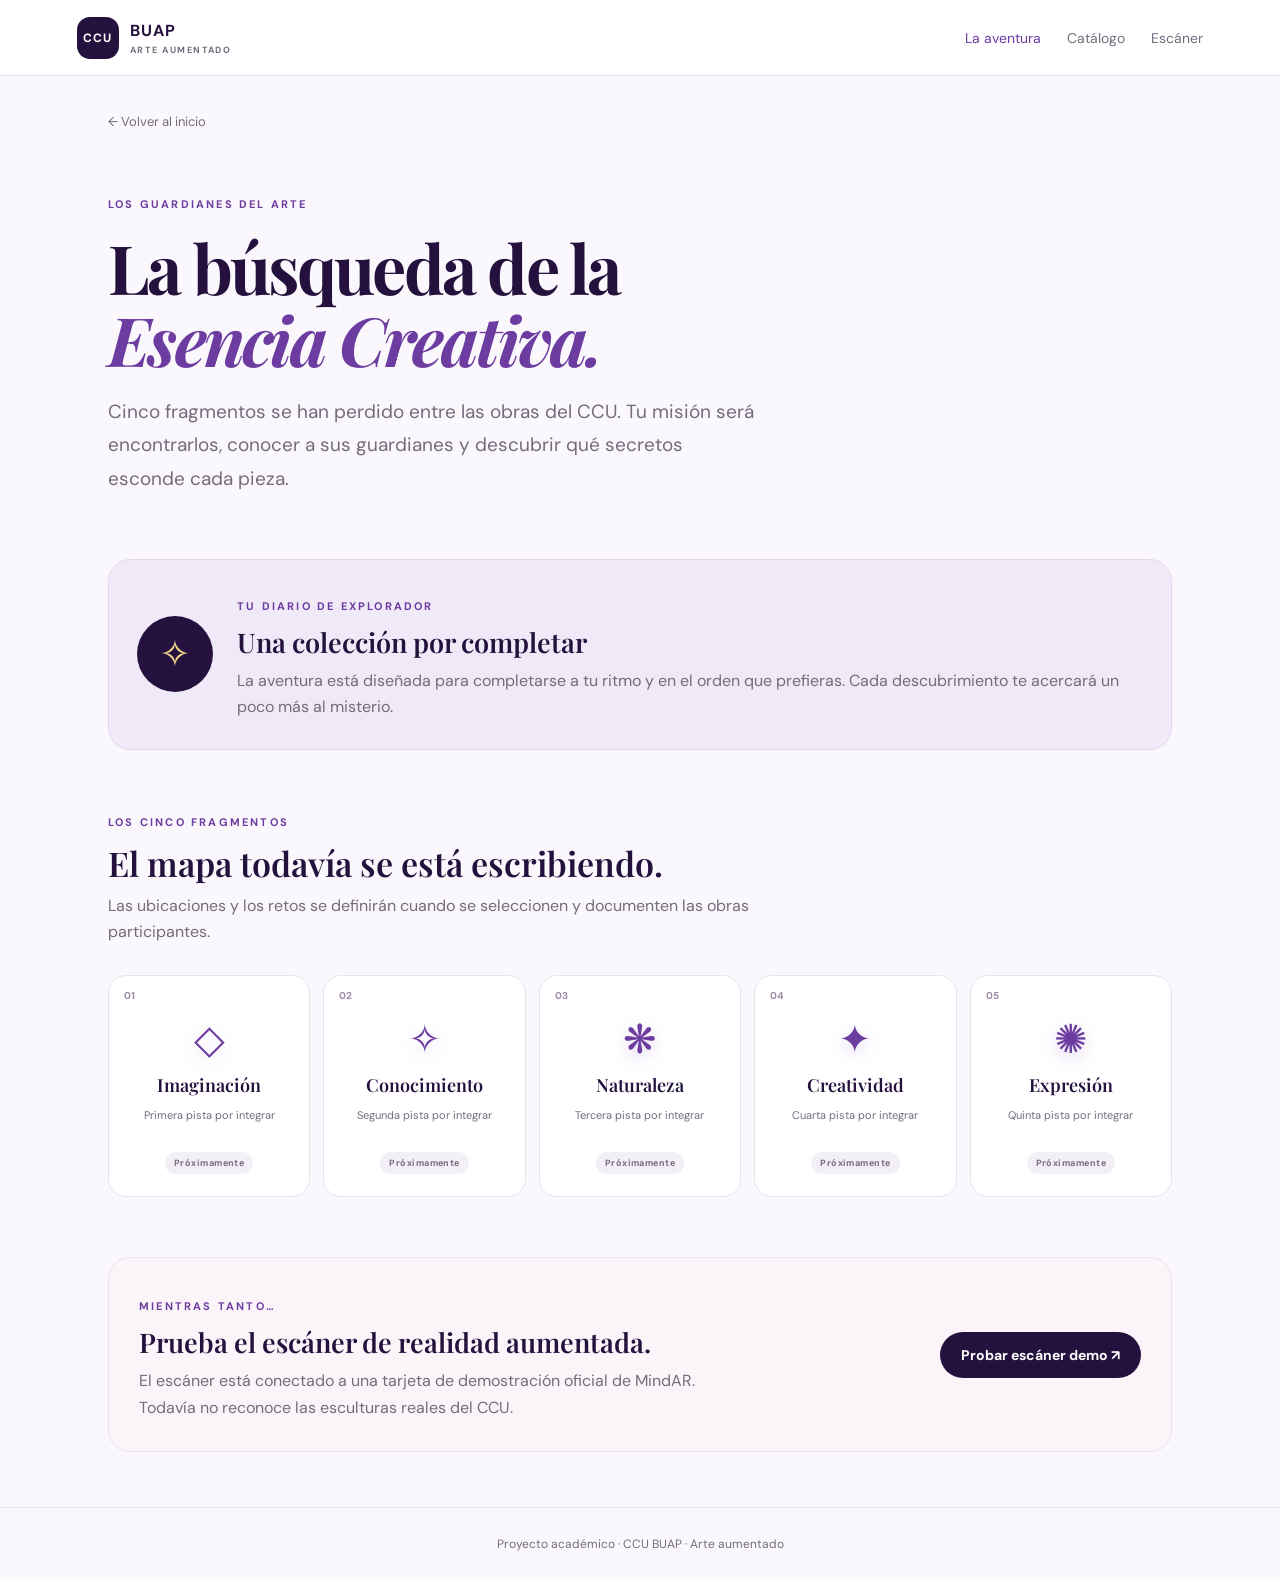
==== aventura.html @ 76cbd5c0 "Add files via upload" ====
<!doctype html>
<html lang="es">
<head>
  <meta charset="utf-8">
  <meta name="viewport" content="width=device-width, initial-scale=1">
  <meta name="theme-color" content="#24113d">
  <title>La aventura | Los guardianes del arte</title>
  <link rel="stylesheet" href="css/estilos.css">
  <link rel="stylesheet" href="css/aventura.css">
</head>
<body>
  <header class="site-header">
    <a class="brand" href="index.html"><span class="brand-mark">CCU</span><span>BUAP <small>ARTE AUMENTADO</small></span></a>
    <nav aria-label="Navegación principal"><a href="aventura.html" aria-current="page">La aventura</a><a href="catalogo.html">Catálogo</a><a href="escaner.html">Escáner</a></nav>
  </header>
  <main class="adventure-main">
    <a class="back-text" href="index.html">← Volver al inicio</a>
    <section class="adventure-heading">
      <p class="eyebrow">LOS GUARDIANES DEL ARTE</p>
      <h1>La búsqueda de la<br><em>Esencia Creativa.</em></h1>
      <p class="lead">Cinco fragmentos se han perdido entre las obras del CCU. Tu misión será encontrarlos, conocer a sus guardianes y descubrir qué secretos esconde cada pieza.</p>
    </section>
    <section class="mission-intro">
      <div class="mission-emblem">✧</div>
      <div><p class="eyebrow">TU DIARIO DE EXPLORADOR</p><h2>Una colección por completar</h2><p>La aventura está diseñada para completarse a tu ritmo y en el orden que prefieras. Cada descubrimiento te acercará un poco más al misterio.</p></div>
    </section>
    <section class="fragment-section">
      <div class="section-heading">
        <p class="eyebrow">LOS CINCO FRAGMENTOS</p>
        <h2>El mapa todavía se está escribiendo.</h2>
        <p>Las ubicaciones y los retos se definirán cuando se seleccionen y documenten las obras participantes.</p>
      </div>
      <div class="fragment-grid">
        <article class="fragment-card"><span class="fragment-number">01</span><div class="fragment-gem">◇</div><h3>Imaginación</h3><p>Primera pista por integrar</p><span class="status-label">Próximamente</span></article>
        <article class="fragment-card"><span class="fragment-number">02</span><div class="fragment-gem">✧</div><h3>Conocimiento</h3><p>Segunda pista por integrar</p><span class="status-label">Próximamente</span></article>
        <article class="fragment-card"><span class="fragment-number">03</span><div class="fragment-gem">❋</div><h3>Naturaleza</h3><p>Tercera pista por integrar</p><span class="status-label">Próximamente</span></article>
        <article class="fragment-card"><span class="fragment-number">04</span><div class="fragment-gem">✦</div><h3>Creatividad</h3><p>Cuarta pista por integrar</p><span class="status-label">Próximamente</span></article>
        <article class="fragment-card"><span class="fragment-number">05</span><div class="fragment-gem">✺</div><h3>Expresión</h3><p>Quinta pista por integrar</p><span class="status-label">Próximamente</span></article>
      </div>
    </section>
    <section class="prototype-panel">
      <div><p class="eyebrow">MIENTRAS TANTO…</p><h2>Prueba el escáner de realidad aumentada.</h2><p>El escáner está conectado a una tarjeta de demostración oficial de MindAR. Todavía no reconoce las esculturas reales del CCU.</p></div>
      <a class="button primary" href="escaner.html">Probar escáner demo ↗</a>
    </section>
  </main>
  <footer>Proyecto académico · CCU BUAP · Arte aumentado</footer>
</body>
</html>
---- css/estilos.css ----
@import url('https://fonts.googleapis.com/css2?family=DM+Sans:wght@400;500;600;700&family=Playfair+Display:ital,wght@0,600;0,700;1,600;1,700&display=swap');
:root{--ink:#24113d;--purple:#6d3ca0;--pink:#e8a4cb;--paper:#faf8fc;--muted:#746b7d;--line:#e9e1ef}
*{box-sizing:border-box}html{scroll-behavior:smooth}body{margin:0;background:var(--paper);color:var(--ink);font-family:'DM Sans',sans-serif}
a{color:inherit;text-decoration:none}.site-header{height:76px;padding:0 clamp(20px,6vw,84px);display:flex;align-items:center;justify-content:space-between;border-bottom:1px solid var(--line);background:#fff}
.brand{display:flex;align-items:center;gap:11px;font-weight:700;letter-spacing:.06em}.brand small{display:block;font-size:9px;letter-spacing:.18em;color:var(--muted);margin-top:3px}.brand-mark{display:grid;place-items:center;width:42px;height:42px;background:var(--ink);color:#fff;border-radius:13px;font-size:12px}
nav{display:flex;gap:26px;font-size:14px;color:var(--muted)}nav a:hover,nav a[aria-current=page]{color:var(--purple)}
main{max-width:1120px;margin:auto;padding:0 28px}.hero{padding:clamp(70px,12vw,145px) 0 90px;max-width:820px}.eyebrow{font-size:11px;font-weight:700;letter-spacing:.2em;color:var(--purple)}h1{font-family:'Playfair Display',serif;font-size:clamp(42px,7vw,76px);line-height:1.06;letter-spacing:-.04em;margin:20px 0}.hero h1 em{color:var(--purple)}.lead{font-size:clamp(16px,2vw,19px);line-height:1.75;color:var(--muted);max-width:650px}.actions{display:flex;gap:12px;flex-wrap:wrap;margin-top:32px}.button{display:inline-flex;align-items:center;justify-content:center;gap:9px;padding:14px 21px;border-radius:999px;font-weight:700;font-size:14px}.primary{background:var(--ink);color:#fff}.secondary{border:1px solid #d9cde3;background:#fff}.intro-grid{display:grid;grid-template-columns:repeat(3,1fr);gap:16px;margin-bottom:54px}.info-card{background:#fff;border:1px solid var(--line);border-radius:18px;padding:25px}.number{font-size:12px;color:var(--purple);font-weight:700}.info-card h2{font-family:'Playfair Display',serif;font-size:24px;margin:15px 0 8px}.info-card p,.notice{color:var(--muted);line-height:1.65;font-size:14px}.notice{padding:16px 18px;border-left:3px solid var(--pink);background:#fff;margin:28px 0 50px}.catalog-main{padding-top:70px;padding-bottom:40px}.catalog-main h1{font-size:clamp(38px,6vw,60px)}.works-grid{display:grid;grid-template-columns:repeat(3,1fr);gap:18px;margin:36px 0}.work-card{background:#fff;border:1px solid var(--line);border-radius:18px;padding:22px}.work-placeholder{height:145px;border-radius:12px;background:linear-gradient(135deg,#eee5f5,#f7dce9);display:grid;place-items:center;color:#76568d;font-size:34px}.work-card h2{font-family:'Playfair Display',serif;font-size:23px;margin:17px 0 5px}.work-card p{color:var(--muted);font-size:14px;line-height:1.55}.work-tag{display:inline-block;font-size:10px;letter-spacing:.12em;text-transform:uppercase;color:var(--purple);font-weight:700}footer{padding:28px;text-align:center;color:var(--muted);font-size:12px;border-top:1px solid var(--line)}
@media(max-width:700px){.site-header{height:66px;padding:0 17px}nav{gap:14px;font-size:12px}.intro-grid,.works-grid{grid-template-columns:1fr}.hero{padding-top:75px}.info-card{padding:20px}}

/* Identidad visual: Los guardianes del arte */
.home-page{background:#fbf9fc}.fantasy-hero{position:relative;display:grid;grid-template-columns:1.05fr .95fr;align-items:center;gap:35px;min-height:590px;padding:65px 0 70px}.hero-copy{position:relative;z-index:2}.eyebrow-star{color:#c79b48;font-size:16px;margin-right:6px}.fantasy-hero h1{font-size:clamp(54px,8vw,88px);margin:20px 0 18px}.fantasy-hero h1 em{color:var(--purple)}.hero-tagline{font:600 clamp(19px,2.5vw,25px) 'Playfair Display',serif;line-height:1.45;margin:0 0 14px;color:#4d3563}.hero-tagline strong{color:#8a5aa9}.fantasy-hero .lead{font-size:16px;max-width:530px}.hero-note{font-size:10px;letter-spacing:.1em;color:#8a7d91;margin-top:28px}.hero-note span{color:#bd9144;margin-right:7px}.hero-art{position:relative;min-height:420px;display:grid;place-items:center;overflow:hidden}.orbit{position:absolute;width:330px;height:330px;border:1px solid #d9c9e6;border-radius:50%;transform:rotate(-25deg) scaleY(.42)}.orbit-two{width:390px;height:390px;transform:rotate(48deg) scaleY(.38);border-color:#e6d7bd}.crystal{position:relative;width:145px;height:205px;clip-path:polygon(50% 0,91% 24%,100% 70%,50% 100%,0 70%,9% 24%);background:linear-gradient(135deg,#d9c7ed 0%,#8059ad 35%,#4e3275 70%,#d7b4df 100%);filter:drop-shadow(0 20px 35px #57347b44);transform:rotate(8deg)}.crystal:before{content:"";position:absolute;inset:0;clip-path:polygon(50% 0,50% 100%,9% 24%);background:#f0e5fa66}.crystal-inner{position:absolute;inset:22% 28%;border:1px solid #f7e8b5aa;transform:rotate(45deg);box-shadow:0 0 28px #f8e3a9}.spark{position:absolute;color:#c49a4f}.spark-a{top:17%;left:24%;font-size:25px}.spark-b{top:27%;right:18%;font-size:32px;color:#9b79c9}.spark-c{bottom:20%;left:22%;font-size:30px;color:#9b79c9}.spark-d{bottom:24%;right:24%;font-size:55px}.hero-art-caption{position:absolute;bottom:22px;display:flex;gap:13px;align-items:center;color:#8c7d98;font-size:9px;letter-spacing:.13em}.hero-art-caption span{color:#b18b4d}.story-strip{display:flex;gap:25px;align-items:center;padding:28px 34px;margin:5px 0 75px;background:#f0eaf6;border:1px solid #e6dced;border-radius:22px}.story-symbol{flex:0 0 64px;height:64px;border-radius:50%;display:grid;place-items:center;background:#fff;color:#a27ac1;font-size:32px}.story-strip h2,.section-heading h2,.bottom-cta h2{font:600 clamp(25px,3vw,34px) 'Playfair Display',serif;margin:7px 0}.story-strip p:not(.eyebrow),.section-heading>p:last-child{color:var(--muted);line-height:1.65;margin:0;max-width:720px}.steps-section{padding-bottom:58px}.section-heading{max-width:700px}.intro-grid{margin:30px 0 0}.info-card{position:relative;overflow:hidden}.step-icon{display:grid;place-items:center;width:46px;height:46px;border-radius:14px;background:#f2ebf7;color:#8659a8;font-size:24px;margin-bottom:22px}.info-card h3{font:600 23px 'Playfair Display',serif;margin:12px 0 8px}.info-card .number{font-size:10px;letter-spacing:.12em}.bottom-cta{display:flex;align-items:center;justify-content:space-between;gap:20px;padding:34px 38px;margin:15px 0 28px;border-radius:22px;background:linear-gradient(120deg,#291740,#553879);color:#fff}.bottom-cta .eyebrow{color:#d9c1eb}.bottom-cta h2{margin-bottom:0}.light-button{background:#fff;color:#38204f;white-space:nowrap}.home-page .notice{margin-top:28px}@media(max-width:760px){.fantasy-hero{grid-template-columns:1fr;gap:0;padding:55px 0 35px}.hero-art{min-height:300px;grid-row:1}.crystal{transform:scale(.78) rotate(8deg)}.orbit{transform:rotate(-25deg) scaleY(.42) scale(.8)}.orbit-two{transform:rotate(48deg) scaleY(.38) scale(.8)}.story-strip{align-items:flex-start;padding:22px;margin-bottom:55px}.intro-grid{grid-template-columns:1fr}.bottom-cta{align-items:flex-start;flex-direction:column;padding:28px}.fantasy-hero h1{font-size:58px}}@media(max-width:420px){.site-header nav{gap:10px;font-size:11px}.brand{gap:7px;font-size:12px}.brand-mark{width:37px;height:37px}.hero-art{min-height:265px}.story-symbol{flex-basis:48px;height:48px;font-size:25px}}
---- css/aventura.css ----
.adventure-main{padding-top:34px;padding-bottom:55px}.back-text{font-size:13px;color:var(--muted)}.adventure-heading{max-width:760px;padding:55px 0 45px}.adventure-heading h1{font-size:clamp(42px,7vw,68px)}.adventure-heading h1 em{color:var(--purple)}.mission-intro{display:flex;align-items:center;gap:24px;padding:28px;background:#f0e9f7;border:1px solid #e4d8ef;border-radius:22px;margin:0 0 65px}.mission-intro h2,.prototype-panel h2{font:600 27px 'Playfair Display',serif;margin:5px 0 8px}.mission-intro p:not(.eyebrow),.prototype-panel p:not(.eyebrow){color:var(--muted);line-height:1.65;margin:0}.mission-emblem{flex:0 0 76px;width:76px;height:76px;border-radius:50%;display:grid;place-items:center;background:var(--ink);color:#f3d78c;font-size:38px}.fragment-section{padding-bottom:60px}.fragment-grid{display:grid;grid-template-columns:repeat(5,1fr);gap:13px;margin-top:30px}.fragment-card{position:relative;min-height:205px;text-align:center;padding:22px 12px;background:#fff;border:1px solid var(--line);border-radius:18px}.fragment-number{position:absolute;top:13px;left:15px;font-size:10px;color:#9a8aa5;font-weight:700}.fragment-gem{font-size:40px;color:var(--purple);margin:15px 0 8px;text-shadow:0 5px 18px #9b79c955}.fragment-card h3{font:600 18px 'Playfair Display',serif;margin:0 0 7px}.fragment-card p{font-size:11px;line-height:1.4;color:var(--muted);min-height:31px}.status-label{display:inline-block;padding:5px 9px;border-radius:20px;background:#f3eff6;color:#786a83;font-size:9px;font-weight:700;letter-spacing:.05em}.prototype-panel{display:flex;align-items:center;justify-content:space-between;gap:24px;padding:30px;background:#fbf5fa;border:1px solid #efdfeb;border-radius:22px}.prototype-panel>div{max-width:590px}.prototype-panel .button{flex-shrink:0}@media(max-width:800px){.fragment-grid{grid-template-columns:repeat(2,1fr)}.fragment-card:last-child{grid-column:1/-1}.prototype-panel{align-items:flex-start;flex-direction:column}}@media(max-width:480px){.mission-intro{align-items:flex-start;padding:20px;gap:15px}.mission-emblem{flex-basis:54px;width:54px;height:54px;font-size:28px}.fragment-grid{gap:9px}.fragment-card{min-height:190px;padding:18px 8px}.adventure-heading{padding:42px 0 35px}}
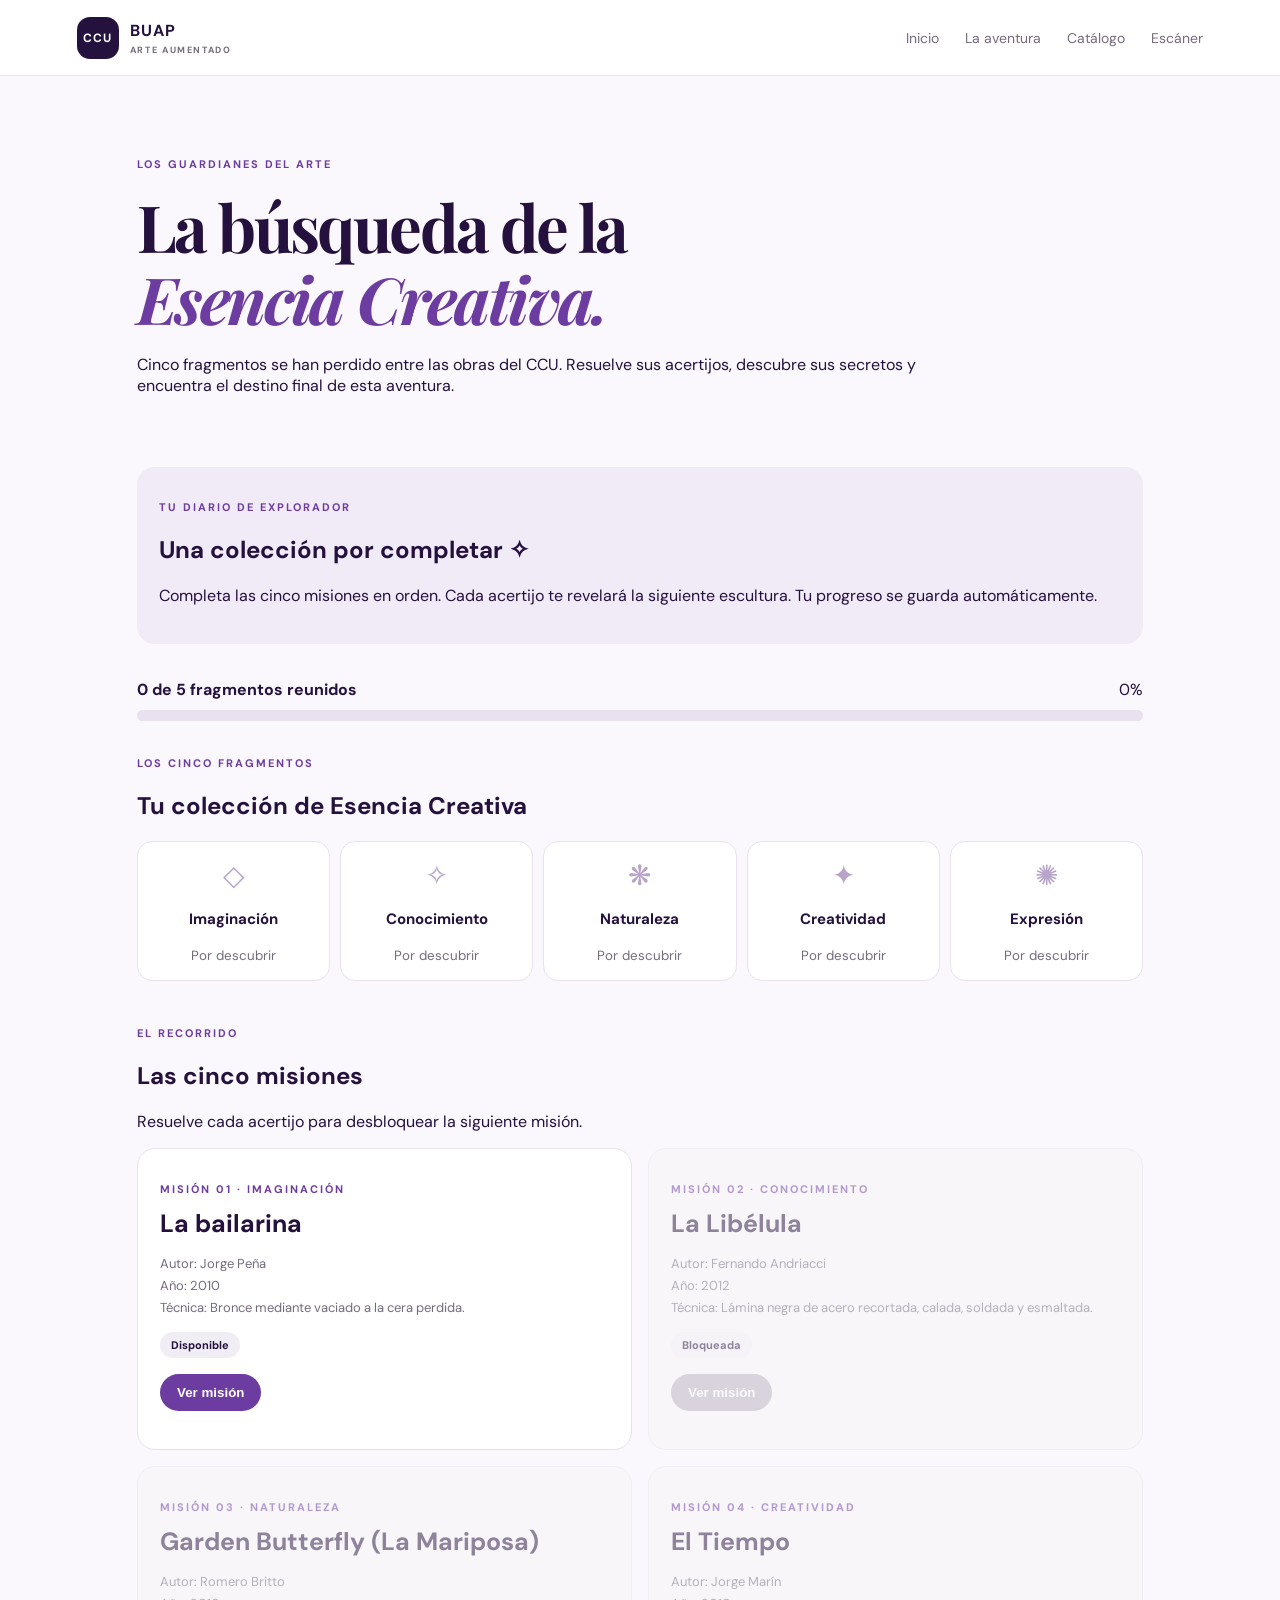
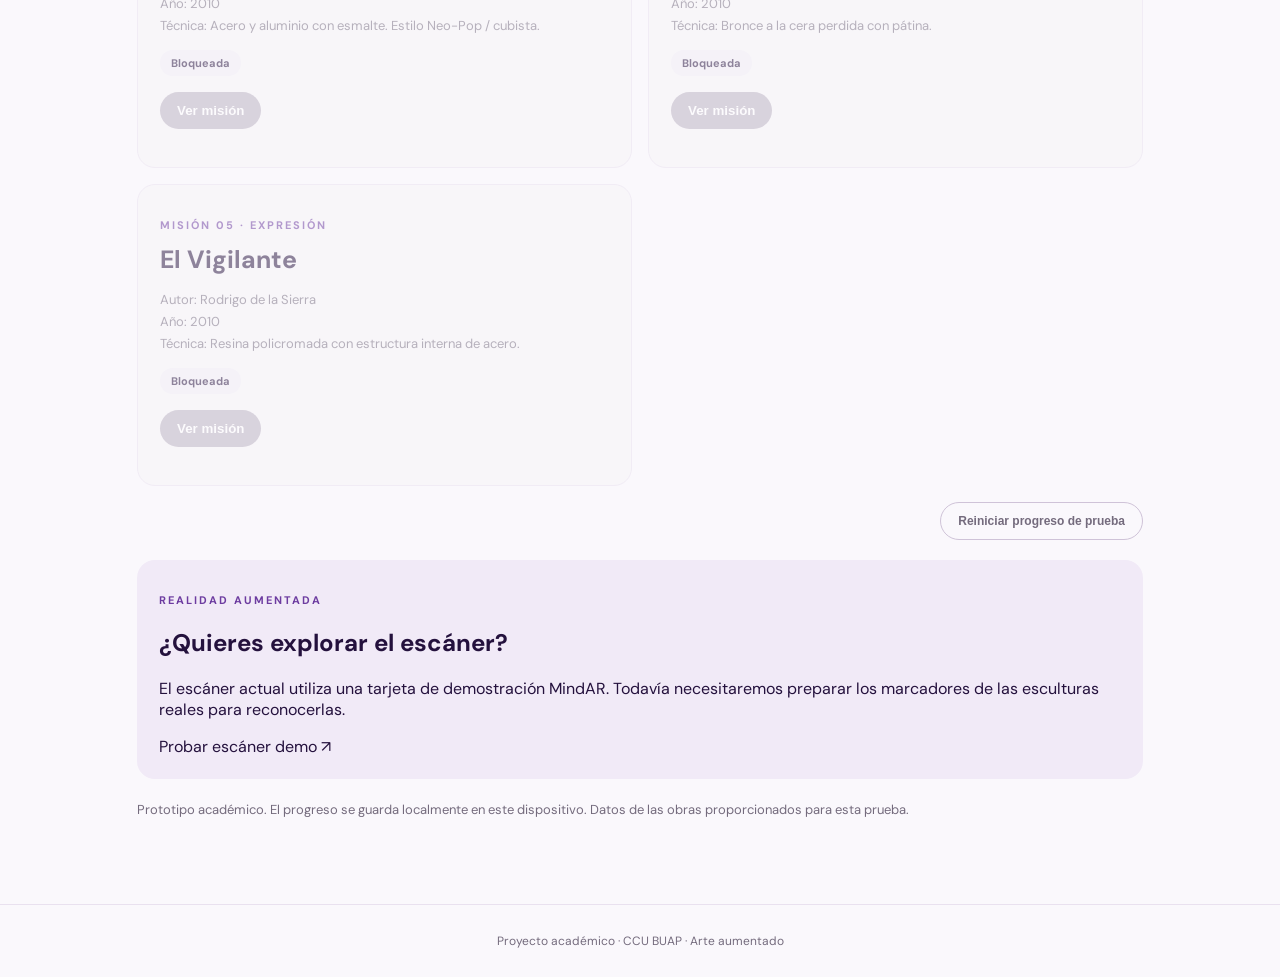
==== commit 90bf1aec: "Refactor aventura.html structure and styles agregamos los acertijos, obras y fichas técnicas" ====
--- a/aventura.html
+++ b/aventura.html
@@ -1,48 +1,722 @@
-<!doctype html>
+
+<!DOCTYPE html>
 <html lang="es">
 <head>
-  <meta charset="utf-8">
-  <meta name="viewport" content="width=device-width, initial-scale=1">
-  <meta name="theme-color" content="#24113d">
-  <title>La aventura | Los guardianes del arte</title>
-  <link rel="stylesheet" href="css/estilos.css">
-  <link rel="stylesheet" href="css/aventura.css">
+<meta charset="UTF-8">
+<meta name="viewport" content="width=device-width, initial-scale=1">
+<title>Los guardianes del arte | CCU BUAP</title>
+<link rel="stylesheet" href="css/estilos.css">
+
+<style>
+.adventure {
+  max-width: 1050px;
+  margin: auto;
+  padding: 35px 22px 70px;
+}
+
+.hero { padding: 35px 0; }
+
+.hero h1 {
+  font-size: clamp(38px, 7vw, 65px);
+  line-height: 1.1;
+}
+
+.hero h1 em { color: #6d3ca0; }
+
+.eyebrow {
+  color: #6d3ca0;
+  font-size: 11px;
+  font-weight: bold;
+  letter-spacing: 2px;
+}
+
+.intro {
+  background: #f1eaf7;
+  border-radius: 18px;
+  padding: 22px;
+  margin: 20px 0;
+}
+
+.progress { margin: 35px 0; }
+
+.progress-bar {
+  height: 11px;
+  background: #e9e1ef;
+  border-radius: 20px;
+  overflow: hidden;
+}
+
+.progress-fill {
+  width: 0%;
+  height: 100%;
+  background: linear-gradient(90deg,#6d3ca0,#d5a34e);
+  transition: width .3s;
+}
+
+.progress-info {
+  display: flex;
+  justify-content: space-between;
+  margin-bottom: 10px;
+}
+
+.fragments {
+  display: grid;
+  grid-template-columns: repeat(5,1fr);
+  gap: 10px;
+  margin: 20px 0 45px;
+}
+
+.fragment {
+  text-align: center;
+  background: white;
+  border: 1px solid #e9e1ef;
+  border-radius: 15px;
+  padding: 15px 8px;
+}
+
+.fragment .gem {
+  font-size: 28px;
+  color: #b7a4c8;
+}
+
+.fragment h3 { font-size: 15px; }
+
+.fragment small {
+  color: #746b7d;
+}
+
+.fragment.collected {
+  border-color: #d5a34e;
+  background: #fffcf3;
+}
+
+.fragment.collected .gem { color: #d5a34e; }
+
+.missions {
+  display: grid;
+  grid-template-columns: repeat(2,minmax(0,1fr));
+  gap: 16px;
+}
+
+.mission {
+  background: white;
+  border: 1px solid #e9e1ef;
+  border-radius: 18px;
+  padding: 22px;
+}
+
+.mission.locked {
+  opacity: .5;
+  background: #f7f5f8;
+}
+
+.mission.completed {
+  border-color: #a9d5b5;
+}
+
+.mission h3 {
+  font-size: 25px;
+  margin: 10px 0;
+}
+
+.meta {
+  font-size: 13px;
+  color: #746b7d;
+  line-height: 1.7;
+}
+
+.status {
+  display: inline-block;
+  padding: 6px 11px;
+  border-radius: 20px;
+  background: #f1edf5;
+  font-size: 11px;
+  font-weight: bold;
+}
+
+.detail {
+  display: none;
+  border-top: 1px solid #e9e1ef;
+  margin-top: 18px;
+  padding-top: 18px;
+}
+
+.detail.open { display: block; }
+
+.riddle {
+  padding: 17px;
+  background: #fbf7ee;
+  border-left: 4px solid #d5a34e;
+  border-radius: 0 12px 12px 0;
+  line-height: 1.8;
+  font-family: Georgia,serif;
+}
+
+.hint {
+  color: #746b7d;
+  font-size: 13px;
+}
+
+.answer {
+  display: flex;
+  gap: 8px;
+  flex-wrap: wrap;
+}
+
+.answer input {
+  flex: 1;
+  min-width: 150px;
+  padding: 12px;
+  border: 1px solid #d9cfdf;
+  border-radius: 25px;
+}
+
+button {
+  cursor: pointer;
+  border: none;
+  border-radius: 25px;
+  padding: 11px 17px;
+  background: #6d3ca0;
+  color: white;
+  font-weight: bold;
+}
+
+button:disabled {
+  background: #b8afbf;
+  cursor: not-allowed;
+}
+
+.feedback {
+  min-height: 22px;
+  font-size: 13px;
+  font-weight: bold;
+}
+
+.success { color: #287342; }
+.error { color: #a33d55; }
+
+.final {
+  display: none;
+  background: linear-gradient(135deg,#2b1742,#513078);
+  color: white;
+  padding: 30px;
+  border-radius: 22px;
+  margin: 35px 0;
+}
+
+.final.show { display: block; }
+
+.final h2 { font-size: 35px; }
+
+.final p { line-height: 1.7; }
+
+.final strong { color: #f4d78c; }
+
+.reset {
+  background: transparent;
+  color: #746b7d;
+  border: 1px solid #cfc3d8;
+  font-size: 12px;
+}
+
+@media(max-width:700px) {
+  .missions { grid-template-columns: 1fr; }
+  .fragments { grid-template-columns: repeat(2,1fr); }
+  .answer { flex-direction: column; }
+}
+</style>
 </head>
+
 <body>
-  <header class="site-header">
-    <a class="brand" href="index.html"><span class="brand-mark">CCU</span><span>BUAP <small>ARTE AUMENTADO</small></span></a>
-    <nav aria-label="Navegación principal"><a href="aventura.html" aria-current="page">La aventura</a><a href="catalogo.html">Catálogo</a><a href="escaner.html">Escáner</a></nav>
-  </header>
-  <main class="adventure-main">
-    <a class="back-text" href="index.html">← Volver al inicio</a>
-    <section class="adventure-heading">
-      <p class="eyebrow">LOS GUARDIANES DEL ARTE</p>
-      <h1>La búsqueda de la<br><em>Esencia Creativa.</em></h1>
-      <p class="lead">Cinco fragmentos se han perdido entre las obras del CCU. Tu misión será encontrarlos, conocer a sus guardianes y descubrir qué secretos esconde cada pieza.</p>
-    </section>
-    <section class="mission-intro">
-      <div class="mission-emblem">✧</div>
-      <div><p class="eyebrow">TU DIARIO DE EXPLORADOR</p><h2>Una colección por completar</h2><p>La aventura está diseñada para completarse a tu ritmo y en el orden que prefieras. Cada descubrimiento te acercará un poco más al misterio.</p></div>
-    </section>
-    <section class="fragment-section">
-      <div class="section-heading">
-        <p class="eyebrow">LOS CINCO FRAGMENTOS</p>
-        <h2>El mapa todavía se está escribiendo.</h2>
-        <p>Las ubicaciones y los retos se definirán cuando se seleccionen y documenten las obras participantes.</p>
+
+<header class="site-header">
+  <a class="brand" href="index.html">
+    <span class="brand-mark">CCU</span>
+    <span>BUAP <small>ARTE AUMENTADO</small></span>
+  </a>
+
+  <nav>
+    <a href="index.html">Inicio</a>
+    <a href="aventura.html">La aventura</a>
+    <a href="catalogo.html">Catálogo</a>
+    <a href="escaner.html">Escáner</a>
+  </nav>
+</header>
+
+<main class="adventure">
+
+<section class="hero">
+  <p class="eyebrow">LOS GUARDIANES DEL ARTE</p>
+  <h1>La búsqueda de la<br><em>Esencia Creativa.</em></h1>
+  <p>
+    Cinco fragmentos se han perdido entre las obras del CCU.
+    Resuelve sus acertijos, descubre sus secretos y encuentra
+    el destino final de esta aventura.
+  </p>
+</section>
+
+<section class="intro">
+  <p class="eyebrow">TU DIARIO DE EXPLORADOR</p>
+  <h2>Una colección por completar ✧</h2>
+  <p>
+    Completa las cinco misiones en orden.
+    Cada acertijo te revelará la siguiente escultura.
+    Tu progreso se guarda automáticamente.
+  </p>
+</section>
+
+<section class="progress">
+  <div class="progress-info">
+    <strong id="progressText">0 de 5 fragmentos reunidos</strong>
+    <span id="percentage">0%</span>
+  </div>
+  <div class="progress-bar">
+    <div class="progress-fill" id="progressFill"></div>
+  </div>
+</section>
+
+<section>
+  <p class="eyebrow">LOS CINCO FRAGMENTOS</p>
+  <h2>Tu colección de Esencia Creativa</h2>
+
+  <div class="fragments">
+
+    <article class="fragment" data-fragment="0">
+      <div class="gem">◇</div>
+      <h3>Imaginación</h3>
+      <small>Por descubrir</small>
+    </article>
+
+    <article class="fragment" data-fragment="1">
+      <div class="gem">✧</div>
+      <h3>Conocimiento</h3>
+      <small>Por descubrir</small>
+    </article>
+
+    <article class="fragment" data-fragment="2">
+      <div class="gem">❋</div>
+      <h3>Naturaleza</h3>
+      <small>Por descubrir</small>
+    </article>
+
+    <article class="fragment" data-fragment="3">
+      <div class="gem">✦</div>
+      <h3>Creatividad</h3>
+      <small>Por descubrir</small>
+    </article>
+
+    <article class="fragment" data-fragment="4">
+      <div class="gem">✺</div>
+      <h3>Expresión</h3>
+      <small>Por descubrir</small>
+    </article>
+
+  </div>
+</section>
+
+<section>
+  <p class="eyebrow">EL RECORRIDO</p>
+  <h2>Las cinco misiones</h2>
+  <p>Resuelve cada acertijo para desbloquear la siguiente misión.</p>
+
+  <div class="missions">
+
+    <!-- MISIÓN 1 -->
+    <article class="mission" data-mission="0">
+      <p class="eyebrow">MISIÓN 01 · IMAGINACIÓN</p>
+      <h3>La bailarina</h3>
+      <p class="meta">
+        Autor: Jorge Peña<br>
+        Año: 2010<br>
+        Técnica: Bronce mediante vaciado a la cera perdida.
+      </p>
+      <span class="status">Disponible</span>
+      <p><button class="open">Ver misión</button></p>
+
+      <div class="detail">
+        <p class="eyebrow">EL ACERTIJO</p>
+        <blockquote class="riddle">
+          Soy un insecto gigante pintado de fuego,<br>
+          tengo cuatro alas de hierro que nunca echan vuelo.<br>
+          ¿Quién soy?
+        </blockquote>
+        <p class="hint">Pista: es un insecto con alas.</p>
+        <form class="answer">
+          <input placeholder="Nombre de la obra" autocomplete="off">
+          <button>Comprobar</button>
+        </form>
+        <p class="feedback" aria-live="polite"></p>
       </div>
-      <div class="fragment-grid">
-        <article class="fragment-card"><span class="fragment-number">01</span><div class="fragment-gem">◇</div><h3>Imaginación</h3><p>Primera pista por integrar</p><span class="status-label">Próximamente</span></article>
-        <article class="fragment-card"><span class="fragment-number">02</span><div class="fragment-gem">✧</div><h3>Conocimiento</h3><p>Segunda pista por integrar</p><span class="status-label">Próximamente</span></article>
-        <article class="fragment-card"><span class="fragment-number">03</span><div class="fragment-gem">❋</div><h3>Naturaleza</h3><p>Tercera pista por integrar</p><span class="status-label">Próximamente</span></article>
-        <article class="fragment-card"><span class="fragment-number">04</span><div class="fragment-gem">✦</div><h3>Creatividad</h3><p>Cuarta pista por integrar</p><span class="status-label">Próximamente</span></article>
-        <article class="fragment-card"><span class="fragment-number">05</span><div class="fragment-gem">✺</div><h3>Expresión</h3><p>Quinta pista por integrar</p><span class="status-label">Próximamente</span></article>
+    </article>
+
+    <!-- MISIÓN 2 -->
+    <article class="mission locked" data-mission="1">
+      <p class="eyebrow">MISIÓN 02 · CONOCIMIENTO</p>
+      <h3>La Libélula</h3>
+      <p class="meta">
+        Autor: Fernando Andriacci<br>
+        Año: 2012<br>
+        Técnica: Lámina negra de acero recortada, calada,
+        soldada y esmaltada.
+      </p>
+      <span class="status">Bloqueada</span>
+      <p><button class="open" disabled>Ver misión</button></p>
+
+      <div class="detail">
+        <p class="eyebrow">EL ACERTIJO</p>
+        <blockquote class="riddle">
+          Mis alas son de metal, pero parecen vitral;<br>
+          llena de puntos y rayas, doy la bienvenida al entrar.<br>
+          ¿Quién soy?
+        </blockquote>
+        <p class="hint">Pista: es un insecto colorido asociado con Romero Britto.</p>
+        <form class="answer">
+          <input placeholder="Nombre de la obra" autocomplete="off">
+          <button>Comprobar</button>
+        </form>
+        <p class="feedback" aria-live="polite"></p>
       </div>
-    </section>
-    <section class="prototype-panel">
-      <div><p class="eyebrow">MIENTRAS TANTO…</p><h2>Prueba el escáner de realidad aumentada.</h2><p>El escáner está conectado a una tarjeta de demostración oficial de MindAR. Todavía no reconoce las esculturas reales del CCU.</p></div>
-      <a class="button primary" href="escaner.html">Probar escáner demo ↗</a>
-    </section>
-  </main>
-  <footer>Proyecto académico · CCU BUAP · Arte aumentado</footer>
+    </article>
+
+    <!-- MISIÓN 3 -->
+    <article class="mission locked" data-mission="2">
+      <p class="eyebrow">MISIÓN 03 · NATURALEZA</p>
+      <h3>Garden Butterfly (La Mariposa)</h3>
+      <p class="meta">
+        Autor: Romero Britto<br>
+        Año: 2010<br>
+        Técnica: Acero y aluminio con esmalte.
+        Estilo Neo-Pop / cubista.
+      </p>
+      <span class="status">Bloqueada</span>
+      <p><button class="open" disabled>Ver misión</button></p>
+
+      <div class="detail">
+        <p class="eyebrow">EL ACERTIJO</p>
+        <blockquote class="riddle">
+          Soy un ángel sin reloj que vive en un cubo de metal;<br>
+          todos me sienten pasar, pero nadie me puede atrapar.<br>
+          ¿Qué obra soy?
+        </blockquote>
+        <p class="hint">Pista: avanza continuamente y nadie puede detenerlo.</p>
+        <form class="answer">
+          <input placeholder="Nombre de la obra" autocomplete="off">
+          <button>Comprobar</button>
+        </form>
+        <p class="feedback" aria-live="polite"></p>
+      </div>
+    </article>
+
+    <!-- MISIÓN 4 -->
+    <article class="mission locked" data-mission="3">
+      <p class="eyebrow">MISIÓN 04 · CREATIVIDAD</p>
+      <h3>El Tiempo</h3>
+      <p class="meta">
+        Autor: Jorge Marín<br>
+        Año: 2010<br>
+        Técnica: Bronce a la cera perdida con pátina.
+      </p>
+      <span class="status">Bloqueada</span>
+      <p><button class="open" disabled>Ver misión</button></p>
+
+      <div class="detail">
+        <p class="eyebrow">EL ACERTIJO</p>
+        <blockquote class="riddle">
+          Soy un hombrecito blanco que sostiene al mundo entero;<br>
+          sin decir una palabra, hago guardia en lo alto del sendero.<br>
+          ¿Qué obra soy?
+        </blockquote>
+        <p class="hint">Pista: alguien que vigila o protege.</p>
+        <form class="answer">
+          <input placeholder="Nombre de la obra" autocomplete="off">
+          <button>Comprobar</button>
+        </form>
+        <p class="feedback" aria-live="polite"></p>
+      </div>
+    </article>
+
+    <!-- MISIÓN 5 -->
+    <article class="mission locked" data-mission="4">
+      <p class="eyebrow">MISIÓN 05 · EXPRESIÓN</p>
+      <h3>El Vigilante</h3>
+      <p class="meta">
+        Autor: Rodrigo de la Sierra<br>
+        Año: 2010<br>
+        Técnica: Resina policromada con estructura interna de acero.
+      </p>
+      <span class="status">Bloqueada</span>
+      <p><button class="open" disabled>Ver misión</button></p>
+
+      <div class="detail">
+        <p class="eyebrow">EL ACERTIJO FINAL</p>
+        <blockquote class="riddle">
+          Llevo la palabra "guerra" en mi nombre y el plumaje de un guerrero;<br>
+          mi cresta es de metal oscuro y en el andador del CCU soy el primero.<br>
+          ¿Quién soy?
+        </blockquote>
+        <p class="hint">Pista: su nombre combina una palabra en inglés relacionada con la guerra y “Giro”.</p>
+        <form class="answer">
+          <input placeholder="Nombre de la obra" autocomplete="off">
+          <button>Descubrir destino</button>
+        </form>
+        <p class="feedback" aria-live="polite"></p>
+      </div>
+    </article>
+
+  </div>
+</section>
+
+<section class="final" id="final">
+  <p class="eyebrow">EL DESTINO FINAL</p>
+  <h2>¡Has encontrado War Giro!</h2>
+  <p>
+    La última pista te ha conducido a
+    <strong>War Giro, de Carlos Luna.</strong>
+  </p>
+  <p>
+    War Giro no es una sexta misión: es el gran descubrimiento
+    que cierra tu recorrido.
+  </p>
+  <p>
+    Has reunido los cinco fragmentos y restaurado la
+    Esencia Creativa.
+  </p>
+  <h3>✧ Insignia desbloqueada: Explorador del Arte ✧</h3>
+</section>
+
+<p style="text-align:right">
+  <button class="reset" id="reset">Reiniciar progreso de prueba</button>
+</p>
+
+<section class="intro">
+  <p class="eyebrow">REALIDAD AUMENTADA</p>
+  <h2>¿Quieres explorar el escáner?</h2>
+  <p>
+    El escáner actual utiliza una tarjeta de demostración MindAR.
+    Todavía necesitaremos preparar los marcadores de las esculturas
+    reales para reconocerlas.
+  </p>
+  <a href="escaner.html">Probar escáner demo ↗</a>
+</section>
+
+<p class="meta">
+  Prototipo académico. El progreso se guarda localmente en este
+  dispositivo. Datos de las obras proporcionados para esta prueba.
+</p>
+
+</main>
+
+<footer>
+  Proyecto académico · CCU BUAP · Arte aumentado
+</footer>
+
+<script>
+(() => {
+
+  const STORAGE_KEY = "ccu-guardianes-progreso-v1";
+
+  const answers = [
+    "la libelula",
+    "garden butterfly",
+    "el tiempo",
+    "el vigilante",
+    "war giro"
+  ];
+
+  const missions = [...document.querySelectorAll("[data-mission]")];
+  const fragments = [...document.querySelectorAll("[data-fragment]")];
+
+  function normalize(text) {
+    return text.toLowerCase()
+      .normalize("NFD")
+      .replace(/[\u0300-\u036f]/g, "")
+      .replace(/[^a-z0-9 ]/g, " ")
+      .replace(/\s+/g, " ")
+      .trim();
+  }
+
+  function loadProgress() {
+    try {
+      const saved = JSON.parse(localStorage.getItem(STORAGE_KEY));
+      if (saved && Array.isArray(saved.completed)) {
+        return [...new Set(saved.completed.filter(
+          n => Number.isInteger(n) && n >= 0 && n < 5
+        ))];
+      }
+    } catch (error) {}
+    return [];
+  }
+
+  let completed = loadProgress();
+
+  function saveProgress() {
+    localStorage.setItem(
+      STORAGE_KEY,
+      JSON.stringify({ completed })
+    );
+  }
+
+  function updateInterface() {
+
+    const count = completed.length;
+    const percent = count * 20;
+
+    document.getElementById("progressText").textContent =
+      `${count} de 5 fragmentos reunidos`;
+
+    document.getElementById("percentage").textContent =
+      `${percent}%`;
+
+    document.getElementById("progressFill").style.width =
+      `${percent}%`;
+
+    missions.forEach((mission, index) => {
+
+      const unlocked =
+        index === 0 || completed.includes(index - 1);
+
+      const done = completed.includes(index);
+
+      mission.classList.toggle("locked", !unlocked);
+      mission.classList.toggle("completed", done);
+
+      mission.querySelector(".status").textContent =
+        done ? "Completada" :
+        unlocked ? "Disponible" : "Bloqueada";
+
+      const button = mission.querySelector(".open");
+
+      button.disabled = !unlocked || done;
+
+      button.textContent = done
+        ? "Misión completada"
+        : "Ver misión";
+
+      if (!unlocked || done) {
+        mission.querySelector(".detail").classList.remove("open");
+      }
+    });
+
+    fragments.forEach((fragment, index) => {
+
+      const collected = completed.includes(index);
+
+      fragment.classList.toggle("collected", collected);
+
+      fragment.querySelector("small").textContent =
+        collected ? "Fragmento reunido" : "Por descubrir";
+    });
+
+    document.getElementById("final").classList.toggle(
+      "show",
+      completed.length === 5
+    );
+  }
+
+  missions.forEach((mission, index) => {
+
+    const openButton = mission.querySelector(".open");
+    const detail = mission.querySelector(".detail");
+    const form = mission.querySelector("form");
+    const input = form.querySelector("input");
+    const feedback = mission.querySelector(".feedback");
+
+    openButton.addEventListener("click", () => {
+      detail.classList.toggle("open");
+
+      if (detail.classList.contains("open")) {
+        input.focus();
+      }
+    });
+
+    form.addEventListener("submit", event => {
+
+      event.preventDefault();
+
+      const response = normalize(input.value);
+
+      if (!response) {
+        feedback.textContent =
+          "Escribe una respuesta para continuar.";
+        feedback.className = "feedback error";
+        return;
+      }
+
+      const correct =
+        response === answers[index] ||
+        (index === 1 && response === "la mariposa");
+
+      if (correct) {
+
+        if (!completed.includes(index)) {
+          completed.push(index);
+        }
+
+        completed.sort((a,b) => a-b);
+
+        saveProgress();
+
+        feedback.textContent =
+          index === 4
+            ? "¡Correcto! Has descubierto el destino final."
+            : "¡Correcto! Fragmento reunido. La siguiente misión está desbloqueada.";
+
+        feedback.className = "feedback success";
+
+        updateInterface();
+
+        if (index < 4) {
+          missions[index + 1].scrollIntoView({
+            behavior: "smooth",
+            block: "center"
+          });
+        } else {
+          document.getElementById("final").scrollIntoView({
+            behavior: "smooth",
+            block: "center"
+          });
+        }
+
+      } else {
+
+        feedback.textContent =
+          "Esa no es la respuesta. Observa la pista e inténtalo de nuevo.";
+
+        feedback.className = "feedback error";
+      }
+    });
+  });
+
+  document.getElementById("reset").addEventListener("click", () => {
+
+    const confirmed = confirm(
+      "¿Seguro que quieres borrar el progreso de esta prueba?"
+    );
+
+    if (!confirmed) return;
+
+    completed = [];
+
+    localStorage.removeItem(STORAGE_KEY);
+
+    missions.forEach(mission => {
+      mission.querySelector(".feedback").textContent = "";
+      mission.querySelector(".feedback").className = "feedback";
+      mission.querySelector("input").value = "";
+    });
+
+    updateInterface();
+
+    window.scrollTo({
+      top: 0,
+      behavior: "smooth"
+    });
+  });
+
+  updateInterface();
+
+})();
+</script>
+
 </body>
 </html>
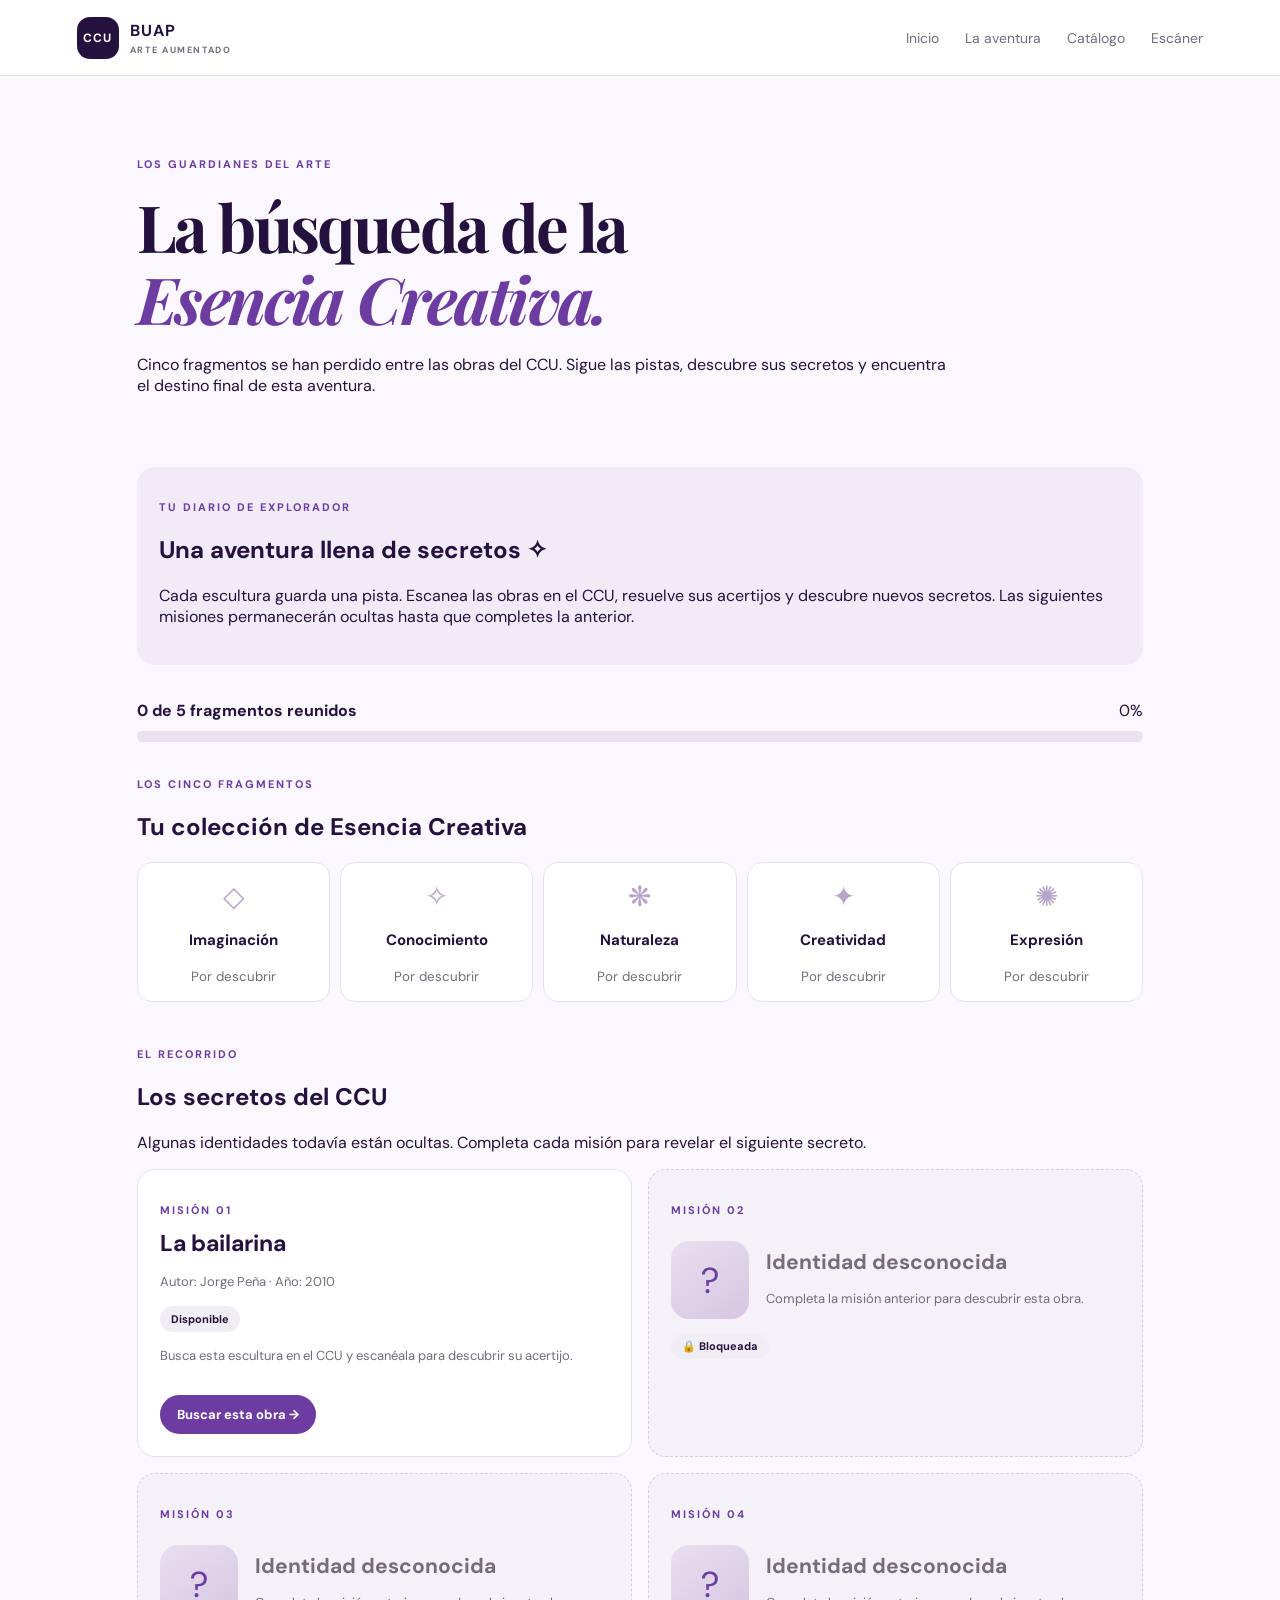
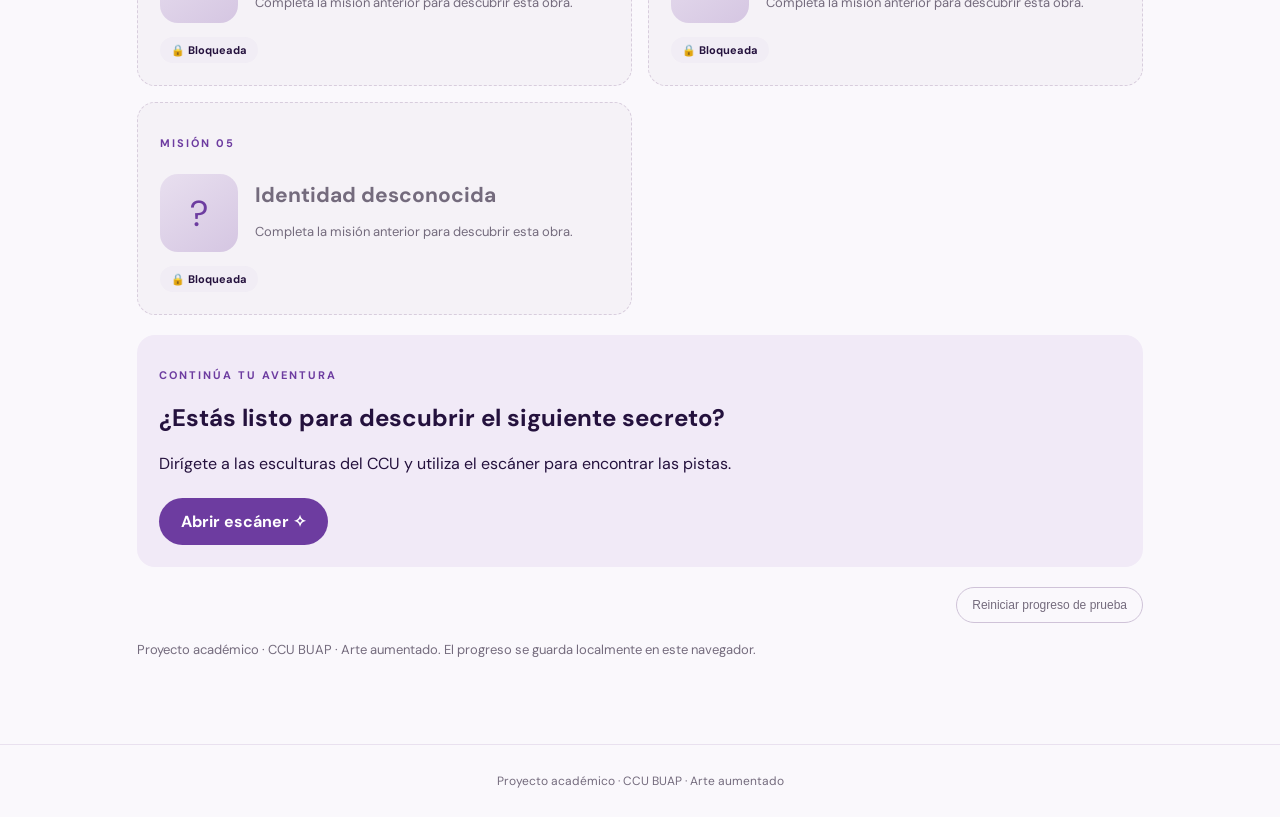
==== commit bcef93dd: "Update aventura.html" ====
--- a/aventura.html
+++ b/aventura.html
@@ -4,6 +4,7 @@
 <head>
 <meta charset="UTF-8">
 <meta name="viewport" content="width=device-width, initial-scale=1">
+<meta name="theme-color" content="#faf8fc">
 <title>Los guardianes del arte | CCU BUAP</title>
 <link rel="stylesheet" href="css/estilos.css">
 
@@ -50,7 +51,7 @@
   width: 0%;
   height: 100%;
   background: linear-gradient(90deg,#6d3ca0,#d5a34e);
-  transition: width .3s;
+  transition: width .4s;
 }
 
 .progress-info {
@@ -99,23 +100,27 @@
 }
 
 .mission {
+  position: relative;
   background: white;
   border: 1px solid #e9e1ef;
   border-radius: 18px;
   padding: 22px;
+  overflow: hidden;
 }
 
 .mission.locked {
-  opacity: .5;
-  background: #f7f5f8;
+  background: #f5f2f7;
+  border-style: dashed;
+  border-color: #d8cddd;
 }
 
 .mission.completed {
   border-color: #a9d5b5;
+  background: #fbfffc;
 }
 
 .mission h3 {
-  font-size: 25px;
+  font-size: 23px;
   margin: 10px 0;
 }
 
@@ -134,66 +139,55 @@
   font-weight: bold;
 }
 
-.detail {
-  display: none;
-  border-top: 1px solid #e9e1ef;
-  margin-top: 18px;
-  padding-top: 18px;
-}
-
-.detail.open { display: block; }
-
-.riddle {
-  padding: 17px;
-  background: #fbf7ee;
-  border-left: 4px solid #d5a34e;
-  border-radius: 0 12px 12px 0;
-  line-height: 1.8;
-  font-family: Georgia,serif;
-}
-
-.hint {
+.mission-unknown {
+  display: flex;
+  align-items: center;
+  gap: 17px;
+  min-height: 105px;
+}
+
+.mystery-symbol {
+  width: 78px;
+  height: 78px;
+  flex-shrink: 0;
+  border-radius: 18px;
+  background: linear-gradient(145deg,#e8dfef,#d5c6e2);
+  display: flex;
+  justify-content: center;
+  align-items: center;
+  font-size: 36px;
+  color: #6d3ca0;
+}
+
+.mission-unknown h3 {
+  color: #746b7d;
+  font-size: 21px;
+}
+
+.mission-unknown p {
   color: #746b7d;
   font-size: 13px;
-}
-
-.answer {
-  display: flex;
-  gap: 8px;
-  flex-wrap: wrap;
-}
-
-.answer input {
-  flex: 1;
-  min-width: 150px;
-  padding: 12px;
-  border: 1px solid #d9cfdf;
+  line-height: 1.5;
+}
+
+.mission-button {
+  display: inline-block;
+  margin-top: 15px;
+  padding: 11px 17px;
   border-radius: 25px;
-}
-
-button {
-  cursor: pointer;
-  border: none;
-  border-radius: 25px;
-  padding: 11px 17px;
   background: #6d3ca0;
   color: white;
-  font-weight: bold;
-}
-
-button:disabled {
-  background: #b8afbf;
-  cursor: not-allowed;
-}
-
-.feedback {
-  min-height: 22px;
+  text-decoration: none;
   font-size: 13px;
   font-weight: bold;
 }
 
-.success { color: #287342; }
-.error { color: #a33d55; }
+.mission-button:hover { background: #513078; }
+
+.mission-button.disabled {
+  background: #b8afbf;
+  pointer-events: none;
+}
 
 .final {
   display: none;
@@ -217,12 +211,32 @@
   color: #746b7d;
   border: 1px solid #cfc3d8;
   font-size: 12px;
+  cursor: pointer;
+  border-radius: 25px;
+  padding: 10px 15px;
+}
+
+.scanner-cta {
+  display: inline-block;
+  background: #6d3ca0;
+  color: white;
+  padding: 13px 22px;
+  border-radius: 25px;
+  text-decoration: none;
+  font-weight: bold;
+  margin-top: 8px;
+}
+
+.empty-message {
+  padding: 20px;
+  background: #f7f3fa;
+  border-radius: 14px;
+  color: #746b7d;
 }
 
 @media(max-width:700px) {
   .missions { grid-template-columns: 1fr; }
   .fragments { grid-template-columns: repeat(2,1fr); }
-  .answer { flex-direction: column; }
 }
 </style>
 </head>
@@ -250,18 +264,19 @@
   <h1>La búsqueda de la<br><em>Esencia Creativa.</em></h1>
   <p>
     Cinco fragmentos se han perdido entre las obras del CCU.
-    Resuelve sus acertijos, descubre sus secretos y encuentra
+    Sigue las pistas, descubre sus secretos y encuentra
     el destino final de esta aventura.
   </p>
 </section>
 
 <section class="intro">
   <p class="eyebrow">TU DIARIO DE EXPLORADOR</p>
-  <h2>Una colección por completar ✧</h2>
-  <p>
-    Completa las cinco misiones en orden.
-    Cada acertijo te revelará la siguiente escultura.
-    Tu progreso se guarda automáticamente.
+  <h2>Una aventura llena de secretos ✧</h2>
+  <p>
+    Cada escultura guarda una pista. Escanea las obras en el CCU,
+    resuelve sus acertijos y descubre nuevos secretos.
+    Las siguientes misiones permanecerán ocultas hasta que
+    completes la anterior.
   </p>
 </section>
 
@@ -316,153 +331,14 @@
 
 <section>
   <p class="eyebrow">EL RECORRIDO</p>
-  <h2>Las cinco misiones</h2>
-  <p>Resuelve cada acertijo para desbloquear la siguiente misión.</p>
-
-  <div class="missions">
-
-    <!-- MISIÓN 1 -->
-    <article class="mission" data-mission="0">
-      <p class="eyebrow">MISIÓN 01 · IMAGINACIÓN</p>
-      <h3>La bailarina</h3>
-      <p class="meta">
-        Autor: Jorge Peña<br>
-        Año: 2010<br>
-        Técnica: Bronce mediante vaciado a la cera perdida.
-      </p>
-      <span class="status">Disponible</span>
-      <p><button class="open">Ver misión</button></p>
-
-      <div class="detail">
-        <p class="eyebrow">EL ACERTIJO</p>
-        <blockquote class="riddle">
-          Soy un insecto gigante pintado de fuego,<br>
-          tengo cuatro alas de hierro que nunca echan vuelo.<br>
-          ¿Quién soy?
-        </blockquote>
-        <p class="hint">Pista: es un insecto con alas.</p>
-        <form class="answer">
-          <input placeholder="Nombre de la obra" autocomplete="off">
-          <button>Comprobar</button>
-        </form>
-        <p class="feedback" aria-live="polite"></p>
-      </div>
-    </article>
-
-    <!-- MISIÓN 2 -->
-    <article class="mission locked" data-mission="1">
-      <p class="eyebrow">MISIÓN 02 · CONOCIMIENTO</p>
-      <h3>La Libélula</h3>
-      <p class="meta">
-        Autor: Fernando Andriacci<br>
-        Año: 2012<br>
-        Técnica: Lámina negra de acero recortada, calada,
-        soldada y esmaltada.
-      </p>
-      <span class="status">Bloqueada</span>
-      <p><button class="open" disabled>Ver misión</button></p>
-
-      <div class="detail">
-        <p class="eyebrow">EL ACERTIJO</p>
-        <blockquote class="riddle">
-          Mis alas son de metal, pero parecen vitral;<br>
-          llena de puntos y rayas, doy la bienvenida al entrar.<br>
-          ¿Quién soy?
-        </blockquote>
-        <p class="hint">Pista: es un insecto colorido asociado con Romero Britto.</p>
-        <form class="answer">
-          <input placeholder="Nombre de la obra" autocomplete="off">
-          <button>Comprobar</button>
-        </form>
-        <p class="feedback" aria-live="polite"></p>
-      </div>
-    </article>
-
-    <!-- MISIÓN 3 -->
-    <article class="mission locked" data-mission="2">
-      <p class="eyebrow">MISIÓN 03 · NATURALEZA</p>
-      <h3>Garden Butterfly (La Mariposa)</h3>
-      <p class="meta">
-        Autor: Romero Britto<br>
-        Año: 2010<br>
-        Técnica: Acero y aluminio con esmalte.
-        Estilo Neo-Pop / cubista.
-      </p>
-      <span class="status">Bloqueada</span>
-      <p><button class="open" disabled>Ver misión</button></p>
-
-      <div class="detail">
-        <p class="eyebrow">EL ACERTIJO</p>
-        <blockquote class="riddle">
-          Soy un ángel sin reloj que vive en un cubo de metal;<br>
-          todos me sienten pasar, pero nadie me puede atrapar.<br>
-          ¿Qué obra soy?
-        </blockquote>
-        <p class="hint">Pista: avanza continuamente y nadie puede detenerlo.</p>
-        <form class="answer">
-          <input placeholder="Nombre de la obra" autocomplete="off">
-          <button>Comprobar</button>
-        </form>
-        <p class="feedback" aria-live="polite"></p>
-      </div>
-    </article>
-
-    <!-- MISIÓN 4 -->
-    <article class="mission locked" data-mission="3">
-      <p class="eyebrow">MISIÓN 04 · CREATIVIDAD</p>
-      <h3>El Tiempo</h3>
-      <p class="meta">
-        Autor: Jorge Marín<br>
-        Año: 2010<br>
-        Técnica: Bronce a la cera perdida con pátina.
-      </p>
-      <span class="status">Bloqueada</span>
-      <p><button class="open" disabled>Ver misión</button></p>
-
-      <div class="detail">
-        <p class="eyebrow">EL ACERTIJO</p>
-        <blockquote class="riddle">
-          Soy un hombrecito blanco que sostiene al mundo entero;<br>
-          sin decir una palabra, hago guardia en lo alto del sendero.<br>
-          ¿Qué obra soy?
-        </blockquote>
-        <p class="hint">Pista: alguien que vigila o protege.</p>
-        <form class="answer">
-          <input placeholder="Nombre de la obra" autocomplete="off">
-          <button>Comprobar</button>
-        </form>
-        <p class="feedback" aria-live="polite"></p>
-      </div>
-    </article>
-
-    <!-- MISIÓN 5 -->
-    <article class="mission locked" data-mission="4">
-      <p class="eyebrow">MISIÓN 05 · EXPRESIÓN</p>
-      <h3>El Vigilante</h3>
-      <p class="meta">
-        Autor: Rodrigo de la Sierra<br>
-        Año: 2010<br>
-        Técnica: Resina policromada con estructura interna de acero.
-      </p>
-      <span class="status">Bloqueada</span>
-      <p><button class="open" disabled>Ver misión</button></p>
-
-      <div class="detail">
-        <p class="eyebrow">EL ACERTIJO FINAL</p>
-        <blockquote class="riddle">
-          Llevo la palabra "guerra" en mi nombre y el plumaje de un guerrero;<br>
-          mi cresta es de metal oscuro y en el andador del CCU soy el primero.<br>
-          ¿Quién soy?
-        </blockquote>
-        <p class="hint">Pista: su nombre combina una palabra en inglés relacionada con la guerra y “Giro”.</p>
-        <form class="answer">
-          <input placeholder="Nombre de la obra" autocomplete="off">
-          <button>Descubrir destino</button>
-        </form>
-        <p class="feedback" aria-live="polite"></p>
-      </div>
-    </article>
-
+  <h2>Los secretos del CCU</h2>
+  <p>
+    Algunas identidades todavía están ocultas.
+    Completa cada misión para revelar el siguiente secreto.
+  </p>
+
+  <div class="missions" id="missions">
+    <p class="empty-message">Preparando tu diario de explorador...</p>
   </div>
 </section>
 
@@ -484,24 +360,27 @@
   <h3>✧ Insignia desbloqueada: Explorador del Arte ✧</h3>
 </section>
 
+<section class="intro">
+  <p class="eyebrow">CONTINÚA TU AVENTURA</p>
+  <h2>¿Estás listo para descubrir el siguiente secreto?</h2>
+  <p>
+    Dirígete a las esculturas del CCU y utiliza el escáner
+    para encontrar las pistas.
+  </p>
+  <a class="scanner-cta" href="escaner.html">
+    Abrir escáner ✧
+  </a>
+</section>
+
 <p style="text-align:right">
-  <button class="reset" id="reset">Reiniciar progreso de prueba</button>
+  <button class="reset" id="reset">
+    Reiniciar progreso de prueba
+  </button>
 </p>
 
-<section class="intro">
-  <p class="eyebrow">REALIDAD AUMENTADA</p>
-  <h2>¿Quieres explorar el escáner?</h2>
-  <p>
-    El escáner actual utiliza una tarjeta de demostración MindAR.
-    Todavía necesitaremos preparar los marcadores de las esculturas
-    reales para reconocerlas.
-  </p>
-  <a href="escaner.html">Probar escáner demo ↗</a>
-</section>
-
 <p class="meta">
-  Prototipo académico. El progreso se guarda localmente en este
-  dispositivo. Datos de las obras proporcionados para esta prueba.
+  Proyecto académico · CCU BUAP · Arte aumentado.
+  El progreso se guarda localmente en este navegador.
 </p>
 
 </main>
@@ -515,45 +394,111 @@
 
   const STORAGE_KEY = "ccu-guardianes-progreso-v1";
 
-  const answers = [
-    "la libelula",
-    "garden butterfly",
-    "el tiempo",
-    "el vigilante",
-    "war giro"
-  ];
-
-  const missions = [...document.querySelectorAll("[data-mission]")];
+  const missionsContainer = document.getElementById("missions");
   const fragments = [...document.querySelectorAll("[data-fragment]")];
 
-  function normalize(text) {
-    return text.toLowerCase()
-      .normalize("NFD")
-      .replace(/[\u0300-\u036f]/g, "")
-      .replace(/[^a-z0-9 ]/g, " ")
-      .replace(/\s+/g, " ")
-      .trim();
-  }
+  let obras = [];
+  let completed = loadProgress();
 
   function loadProgress() {
     try {
       const saved = JSON.parse(localStorage.getItem(STORAGE_KEY));
+
       if (saved && Array.isArray(saved.completed)) {
         return [...new Set(saved.completed.filter(
           n => Number.isInteger(n) && n >= 0 && n < 5
-        ))];
+        ))].sort((a,b) => a-b);
       }
-    } catch (error) {}
+    } catch (error) {
+      console.error("No se pudo leer el progreso:", error);
+    }
+
     return [];
   }
 
-  let completed = loadProgress();
-
-  function saveProgress() {
-    localStorage.setItem(
-      STORAGE_KEY,
-      JSON.stringify({ completed })
-    );
+  function normalizeProgress() {
+    completed = loadProgress();
+  }
+
+  function renderMissions() {
+
+    missionsContainer.innerHTML = "";
+
+    obras.forEach((obra, index) => {
+
+      const unlocked =
+        index === 0 || completed.includes(index - 1);
+
+      const done = completed.includes(index);
+
+      const article = document.createElement("article");
+      article.className = "mission";
+
+      if (!unlocked) article.classList.add("locked");
+      if (done) article.classList.add("completed");
+
+      if (!unlocked) {
+
+        article.innerHTML = `
+          <p class="eyebrow">MISIÓN ${String(index + 1).padStart(2,"0")}</p>
+
+          <div class="mission-unknown">
+            <div class="mystery-symbol">?</div>
+            <div>
+              <h3>Identidad desconocida</h3>
+              <p>Completa la misión anterior para descubrir esta obra.</p>
+            </div>
+          </div>
+
+          <span class="status">🔒 Bloqueada</span>
+        `;
+
+      } else {
+
+        const heading = document.createElement("p");
+        heading.className = "eyebrow";
+        heading.textContent =
+          "MISIÓN " + String(index + 1).padStart(2,"0");
+
+        const title = document.createElement("h3");
+        title.textContent = obra.titulo || "Obra sin título";
+
+        const meta = document.createElement("p");
+        meta.className = "meta";
+        meta.textContent =
+          "Autor: " + (obra.artista || "No identificado") +
+          " · Año: " + (obra.anio || "No disponible");
+
+        const status = document.createElement("span");
+        status.className = "status";
+        status.textContent = done ? "✓ Completada" : "Disponible";
+
+        article.append(heading, title, meta, status);
+
+        if (done) {
+          const description = document.createElement("p");
+          description.className = "meta";
+          description.textContent =
+            "✧ Has descubierto esta obra y reunido su fragmento.";
+
+          article.append(description);
+        } else {
+          const message = document.createElement("p");
+          message.className = "meta";
+          message.textContent =
+            "Busca esta escultura en el CCU y escanéala para descubrir su acertijo.";
+
+          const link = document.createElement("a");
+          link.href = "escaner.html";
+          link.className = "mission-button";
+          link.textContent = "Buscar esta obra →";
+
+          article.append(message, link);
+        }
+      }
+
+      missionsContainer.append(article);
+    });
   }
 
   function updateInterface() {
@@ -569,33 +514,6 @@
 
     document.getElementById("progressFill").style.width =
       `${percent}%`;
-
-    missions.forEach((mission, index) => {
-
-      const unlocked =
-        index === 0 || completed.includes(index - 1);
-
-      const done = completed.includes(index);
-
-      mission.classList.toggle("locked", !unlocked);
-      mission.classList.toggle("completed", done);
-
-      mission.querySelector(".status").textContent =
-        done ? "Completada" :
-        unlocked ? "Disponible" : "Bloqueada";
-
-      const button = mission.querySelector(".open");
-
-      button.disabled = !unlocked || done;
-
-      button.textContent = done
-        ? "Misión completada"
-        : "Ver misión";
-
-      if (!unlocked || done) {
-        mission.querySelector(".detail").classList.remove("open");
-      }
-    });
 
     fragments.forEach((fragment, index) => {
 
@@ -609,83 +527,38 @@
 
     document.getElementById("final").classList.toggle(
       "show",
-      completed.length === 5
+      count === 5
     );
+
+    renderMissions();
   }
 
-  missions.forEach((mission, index) => {
-
-    const openButton = mission.querySelector(".open");
-    const detail = mission.querySelector(".detail");
-    const form = mission.querySelector("form");
-    const input = form.querySelector("input");
-    const feedback = mission.querySelector(".feedback");
-
-    openButton.addEventListener("click", () => {
-      detail.classList.toggle("open");
-
-      if (detail.classList.contains("open")) {
-        input.focus();
+  async function init() {
+
+    try {
+      const response = await fetch("data/obras.json");
+
+      if (!response.ok) {
+        throw new Error("No se pudo cargar data/obras.json");
       }
-    });
-
-    form.addEventListener("submit", event => {
-
-      event.preventDefault();
-
-      const response = normalize(input.value);
-
-      if (!response) {
-        feedback.textContent =
-          "Escribe una respuesta para continuar.";
-        feedback.className = "feedback error";
-        return;
+
+      obras = await response.json();
+
+      if (!Array.isArray(obras) || obras.length !== 5) {
+        throw new Error("Se esperaban cinco obras.");
       }
 
-      const correct =
-        response === answers[index] ||
-        (index === 1 && response === "la mariposa");
-
-      if (correct) {
-
-        if (!completed.includes(index)) {
-          completed.push(index);
-        }
-
-        completed.sort((a,b) => a-b);
-
-        saveProgress();
-
-        feedback.textContent =
-          index === 4
-            ? "¡Correcto! Has descubierto el destino final."
-            : "¡Correcto! Fragmento reunido. La siguiente misión está desbloqueada.";
-
-        feedback.className = "feedback success";
-
-        updateInterface();
-
-        if (index < 4) {
-          missions[index + 1].scrollIntoView({
-            behavior: "smooth",
-            block: "center"
-          });
-        } else {
-          document.getElementById("final").scrollIntoView({
-            behavior: "smooth",
-            block: "center"
-          });
-        }
-
-      } else {
-
-        feedback.textContent =
-          "Esa no es la respuesta. Observa la pista e inténtalo de nuevo.";
-
-        feedback.className = "feedback error";
-      }
-    });
-  });
+      obras.sort((a,b) => a.missionIndex - b.missionIndex);
+
+      normalizeProgress();
+      updateInterface();
+
+    } catch (error) {
+      console.error(error);
+      missionsContainer.textContent =
+        "No fue posible cargar las misiones. Intenta recargar la página.";
+    }
+  }
 
   document.getElementById("reset").addEventListener("click", () => {
 
@@ -698,12 +571,6 @@
     completed = [];
 
     localStorage.removeItem(STORAGE_KEY);
-
-    missions.forEach(mission => {
-      mission.querySelector(".feedback").textContent = "";
-      mission.querySelector(".feedback").className = "feedback";
-      mission.querySelector("input").value = "";
-    });
 
     updateInterface();
 
@@ -713,7 +580,7 @@
     });
   });
 
-  updateInterface();
+  init();
 
 })();
 </script>
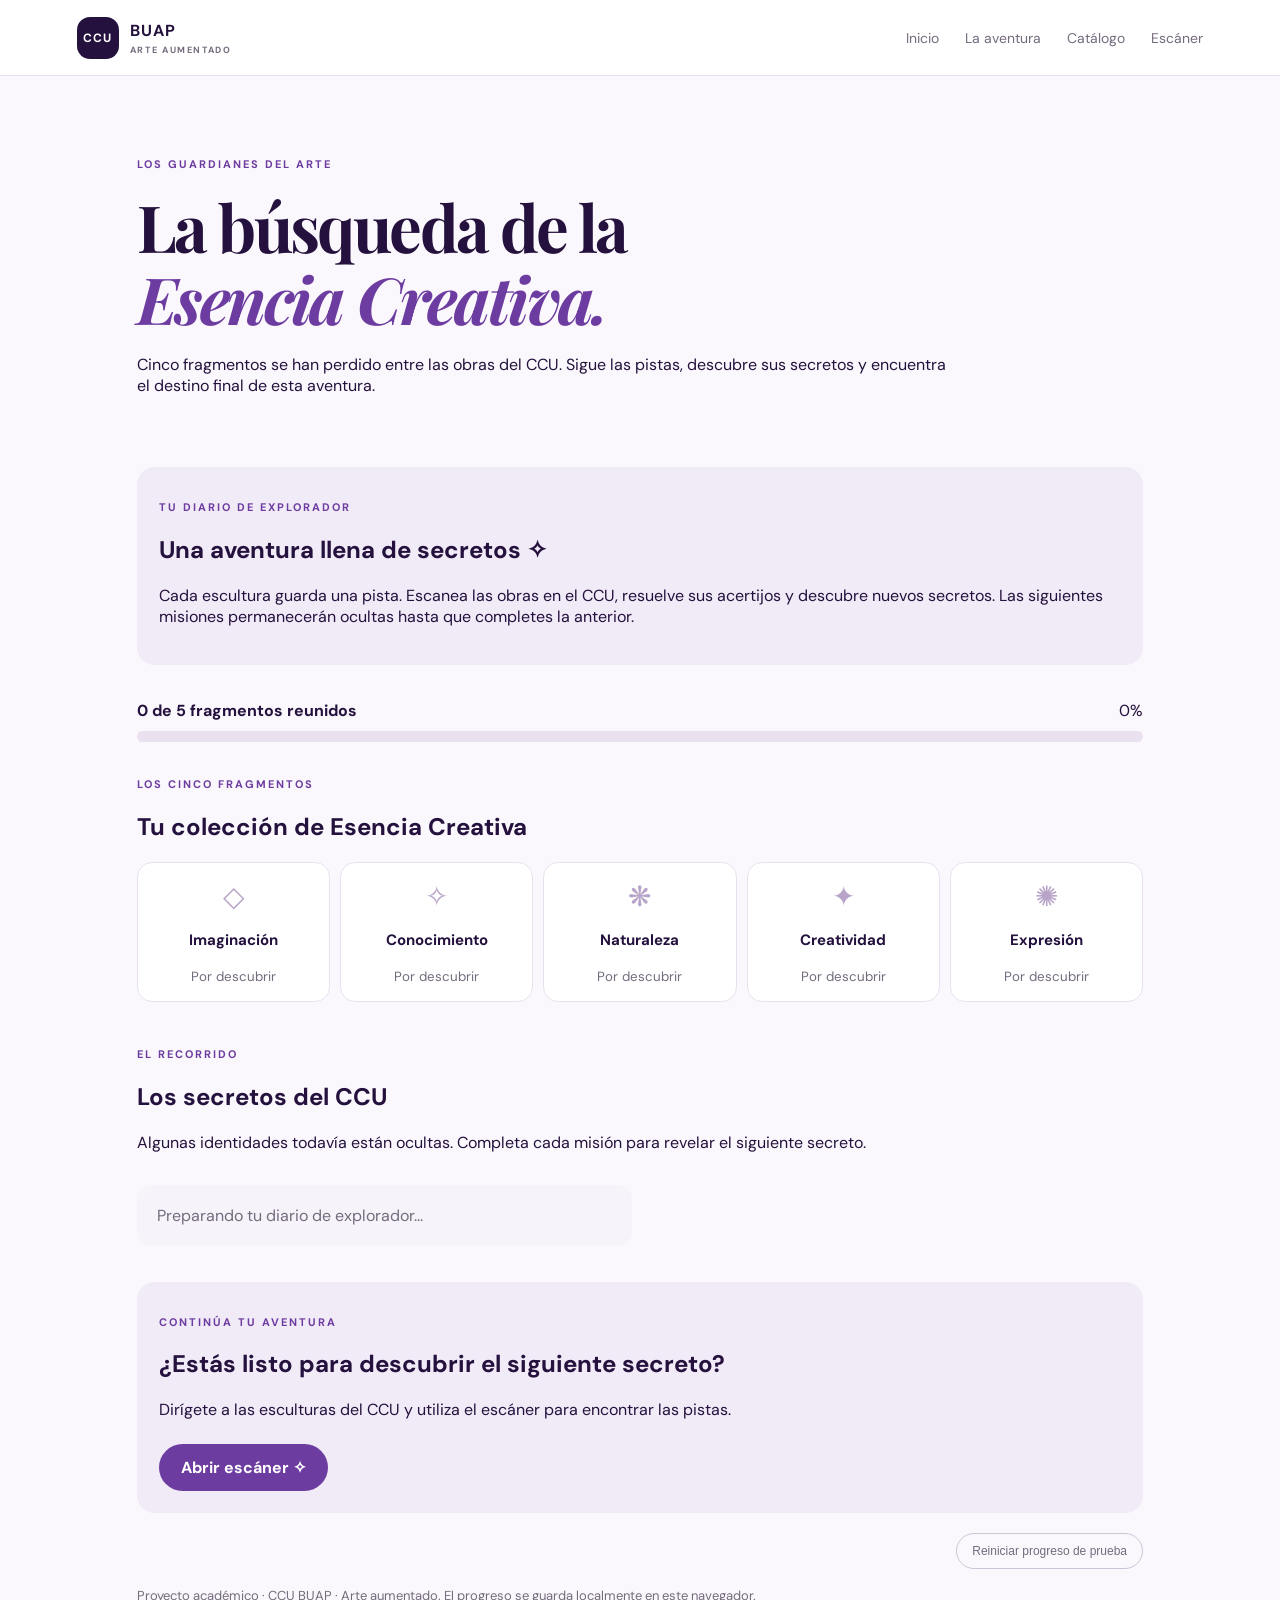
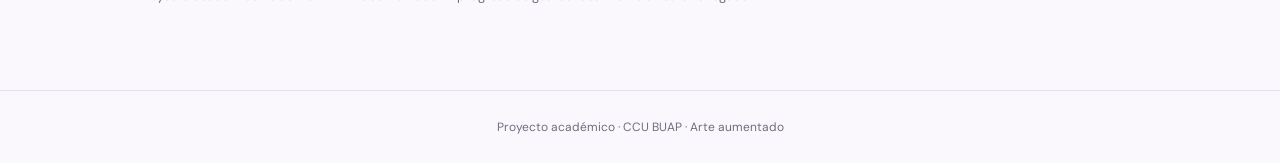
==== commit e7b4e877: "Remove localStorage item on mission completion Remove specific localStorage item related to 'ccu-gua" ====
--- a/aventura.html
+++ b/aventura.html
@@ -202,6 +202,16 @@
 
 .final h2 { font-size: 35px; }
 
+  .final-image {
+  display: block;
+  width: 100%;
+  max-width: 420px;
+  max-height: 350px;
+  object-fit: contain;
+  border-radius: 15px;
+  margin: 20px auto;
+}
+
 .final p { line-height: 1.7; }
 
 .final strong { color: #f4d78c; }
@@ -345,6 +355,12 @@
 <section class="final" id="final">
   <p class="eyebrow">EL DESTINO FINAL</p>
   <h2>¡Has encontrado War Giro!</h2>
+  
+    <img
+    src="img/obras/war-gero.jpg"
+    alt="Escultura War Giro"
+    class="final-image"
+  >
   <p>
     La última pista te ha conducido a
     <strong>War Giro, de Carlos Luna.</strong>
@@ -528,6 +544,7 @@
     document.getElementById("final").classList.toggle(
       "show",
       count === 5
+      localStorage.getItem("ccu-guardianes-war-giro-descubierto") === "true"
     );
 
     renderMissions();
@@ -571,6 +588,7 @@
     completed = [];
 
     localStorage.removeItem(STORAGE_KEY);
+    localStorage.removeItem("ccu-guardianes-war-giro-descubierto");
 
     updateInterface();
 
--- a/css/estilos.css
+++ b/css/estilos.css
@@ -1,11 +1,66 @@
 @import url('https://fonts.googleapis.com/css2?family=DM+Sans:wght@400;500;600;700&family=Playfair+Display:ital,wght@0,600;0,700;1,600;1,700&display=swap');
+
 :root{--ink:#24113d;--purple:#6d3ca0;--pink:#e8a4cb;--paper:#faf8fc;--muted:#746b7d;--line:#e9e1ef}
+
 *{box-sizing:border-box}html{scroll-behavior:smooth}body{margin:0;background:var(--paper);color:var(--ink);font-family:'DM Sans',sans-serif}
+
 a{color:inherit;text-decoration:none}.site-header{height:76px;padding:0 clamp(20px,6vw,84px);display:flex;align-items:center;justify-content:space-between;border-bottom:1px solid var(--line);background:#fff}
+
 .brand{display:flex;align-items:center;gap:11px;font-weight:700;letter-spacing:.06em}.brand small{display:block;font-size:9px;letter-spacing:.18em;color:var(--muted);margin-top:3px}.brand-mark{display:grid;place-items:center;width:42px;height:42px;background:var(--ink);color:#fff;border-radius:13px;font-size:12px}
+
 nav{display:flex;gap:26px;font-size:14px;color:var(--muted)}nav a:hover,nav a[aria-current=page]{color:var(--purple)}
+
 main{max-width:1120px;margin:auto;padding:0 28px}.hero{padding:clamp(70px,12vw,145px) 0 90px;max-width:820px}.eyebrow{font-size:11px;font-weight:700;letter-spacing:.2em;color:var(--purple)}h1{font-family:'Playfair Display',serif;font-size:clamp(42px,7vw,76px);line-height:1.06;letter-spacing:-.04em;margin:20px 0}.hero h1 em{color:var(--purple)}.lead{font-size:clamp(16px,2vw,19px);line-height:1.75;color:var(--muted);max-width:650px}.actions{display:flex;gap:12px;flex-wrap:wrap;margin-top:32px}.button{display:inline-flex;align-items:center;justify-content:center;gap:9px;padding:14px 21px;border-radius:999px;font-weight:700;font-size:14px}.primary{background:var(--ink);color:#fff}.secondary{border:1px solid #d9cde3;background:#fff}.intro-grid{display:grid;grid-template-columns:repeat(3,1fr);gap:16px;margin-bottom:54px}.info-card{background:#fff;border:1px solid var(--line);border-radius:18px;padding:25px}.number{font-size:12px;color:var(--purple);font-weight:700}.info-card h2{font-family:'Playfair Display',serif;font-size:24px;margin:15px 0 8px}.info-card p,.notice{color:var(--muted);line-height:1.65;font-size:14px}.notice{padding:16px 18px;border-left:3px solid var(--pink);background:#fff;margin:28px 0 50px}.catalog-main{padding-top:70px;padding-bottom:40px}.catalog-main h1{font-size:clamp(38px,6vw,60px)}.works-grid{display:grid;grid-template-columns:repeat(3,1fr);gap:18px;margin:36px 0}.work-card{background:#fff;border:1px solid var(--line);border-radius:18px;padding:22px}.work-placeholder{height:145px;border-radius:12px;background:linear-gradient(135deg,#eee5f5,#f7dce9);display:grid;place-items:center;color:#76568d;font-size:34px}.work-card h2{font-family:'Playfair Display',serif;font-size:23px;margin:17px 0 5px}.work-card p{color:var(--muted);font-size:14px;line-height:1.55}.work-tag{display:inline-block;font-size:10px;letter-spacing:.12em;text-transform:uppercase;color:var(--purple);font-weight:700}footer{padding:28px;text-align:center;color:var(--muted);font-size:12px;border-top:1px solid var(--line)}
+
 @media(max-width:700px){.site-header{height:66px;padding:0 17px}nav{gap:14px;font-size:12px}.intro-grid,.works-grid{grid-template-columns:1fr}.hero{padding-top:75px}.info-card{padding:20px}}
 
 /* Identidad visual: Los guardianes del arte */
+
 .home-page{background:#fbf9fc}.fantasy-hero{position:relative;display:grid;grid-template-columns:1.05fr .95fr;align-items:center;gap:35px;min-height:590px;padding:65px 0 70px}.hero-copy{position:relative;z-index:2}.eyebrow-star{color:#c79b48;font-size:16px;margin-right:6px}.fantasy-hero h1{font-size:clamp(54px,8vw,88px);margin:20px 0 18px}.fantasy-hero h1 em{color:var(--purple)}.hero-tagline{font:600 clamp(19px,2.5vw,25px) 'Playfair Display',serif;line-height:1.45;margin:0 0 14px;color:#4d3563}.hero-tagline strong{color:#8a5aa9}.fantasy-hero .lead{font-size:16px;max-width:530px}.hero-note{font-size:10px;letter-spacing:.1em;color:#8a7d91;margin-top:28px}.hero-note span{color:#bd9144;margin-right:7px}.hero-art{position:relative;min-height:420px;display:grid;place-items:center;overflow:hidden}.orbit{position:absolute;width:330px;height:330px;border:1px solid #d9c9e6;border-radius:50%;transform:rotate(-25deg) scaleY(.42)}.orbit-two{width:390px;height:390px;transform:rotate(48deg) scaleY(.38);border-color:#e6d7bd}.crystal{position:relative;width:145px;height:205px;clip-path:polygon(50% 0,91% 24%,100% 70%,50% 100%,0 70%,9% 24%);background:linear-gradient(135deg,#d9c7ed 0%,#8059ad 35%,#4e3275 70%,#d7b4df 100%);filter:drop-shadow(0 20px 35px #57347b44);transform:rotate(8deg)}.crystal:before{content:"";position:absolute;inset:0;clip-path:polygon(50% 0,50% 100%,9% 24%);background:#f0e5fa66}.crystal-inner{position:absolute;inset:22% 28%;border:1px solid #f7e8b5aa;transform:rotate(45deg);box-shadow:0 0 28px #f8e3a9}.spark{position:absolute;color:#c49a4f}.spark-a{top:17%;left:24%;font-size:25px}.spark-b{top:27%;right:18%;font-size:32px;color:#9b79c9}.spark-c{bottom:20%;left:22%;font-size:30px;color:#9b79c9}.spark-d{bottom:24%;right:24%;font-size:55px}.hero-art-caption{position:absolute;bottom:22px;display:flex;gap:13px;align-items:center;color:#8c7d98;font-size:9px;letter-spacing:.13em}.hero-art-caption span{color:#b18b4d}.story-strip{display:flex;gap:25px;align-items:center;padding:28px 34px;margin:5px 0 75px;background:#f0eaf6;border:1px solid #e6dced;border-radius:22px}.story-symbol{flex:0 0 64px;height:64px;border-radius:50%;display:grid;place-items:center;background:#fff;color:#a27ac1;font-size:32px}.story-strip h2,.section-heading h2,.bottom-cta h2{font:600 clamp(25px,3vw,34px) 'Playfair Display',serif;margin:7px 0}.story-strip p:not(.eyebrow),.section-heading>p:last-child{color:var(--muted);line-height:1.65;margin:0;max-width:720px}.steps-section{padding-bottom:58px}.section-heading{max-width:700px}.intro-grid{margin:30px 0 0}.info-card{position:relative;overflow:hidden}.step-icon{display:grid;place-items:center;width:46px;height:46px;border-radius:14px;background:#f2ebf7;color:#8659a8;font-size:24px;margin-bottom:22px}.info-card h3{font:600 23px 'Playfair Display',serif;margin:12px 0 8px}.info-card .number{font-size:10px;letter-spacing:.12em}.bottom-cta{display:flex;align-items:center;justify-content:space-between;gap:20px;padding:34px 38px;margin:15px 0 28px;border-radius:22px;background:linear-gradient(120deg,#291740,#553879);color:#fff}.bottom-cta .eyebrow{color:#d9c1eb}.bottom-cta h2{margin-bottom:0}.light-button{background:#fff;color:#38204f;white-space:nowrap}.home-page .notice{margin-top:28px}@media(max-width:760px){.fantasy-hero{grid-template-columns:1fr;gap:0;padding:55px 0 35px}.hero-art{min-height:300px;grid-row:1}.crystal{transform:scale(.78) rotate(8deg)}.orbit{transform:rotate(-25deg) scaleY(.42) scale(.8)}.orbit-two{transform:rotate(48deg) scaleY(.38) scale(.8)}.story-strip{align-items:flex-start;padding:22px;margin-bottom:55px}.intro-grid{grid-template-columns:1fr}.bottom-cta{align-items:flex-start;flex-direction:column;padding:28px}.fantasy-hero h1{font-size:58px}}@media(max-width:420px){.site-header nav{gap:10px;font-size:11px}.brand{gap:7px;font-size:12px}.brand-mark{width:37px;height:37px}.hero-art{min-height:265px}.story-symbol{flex-basis:48px;height:48px;font-size:25px}}
+
+
+/* Logo PNG de la portada */
+
+.hero-logo {
+  position: relative;
+  z-index: 1;
+  display: block;
+  width: min(75%, 340px);
+  max-height: 300px;
+  height: auto;
+  object-fit: contain;
+  margin: 0 auto;
+  filter: drop-shadow(0 12px 22px #57347b33);
+}
+
+@media (max-width: 760px) {
+  .hero-logo {
+    width: min(75%, 280px);
+    max-height: 250px;
+  }
+}
+/* Tamaño uniforme de las imágenes del catálogo */
+.work-image-container {
+  width: 100%;
+  aspect-ratio: 4 / 3;
+  margin-bottom: 18px;
+  border-radius: 12px;
+  overflow: hidden;
+  background: linear-gradient(135deg, #eee5f5, #f7dce9);
+  display: flex;
+  align-items: center;
+  justify-content: center;
+}
+
+.work-image {
+  display: block;
+  width: 100%;
+  height: 100%;
+  object-fit: contain;
+  object-position: center;
+}
+
+.work-image-container .work-placeholder {
+  width: 100%;
+  height: 100%;
+}
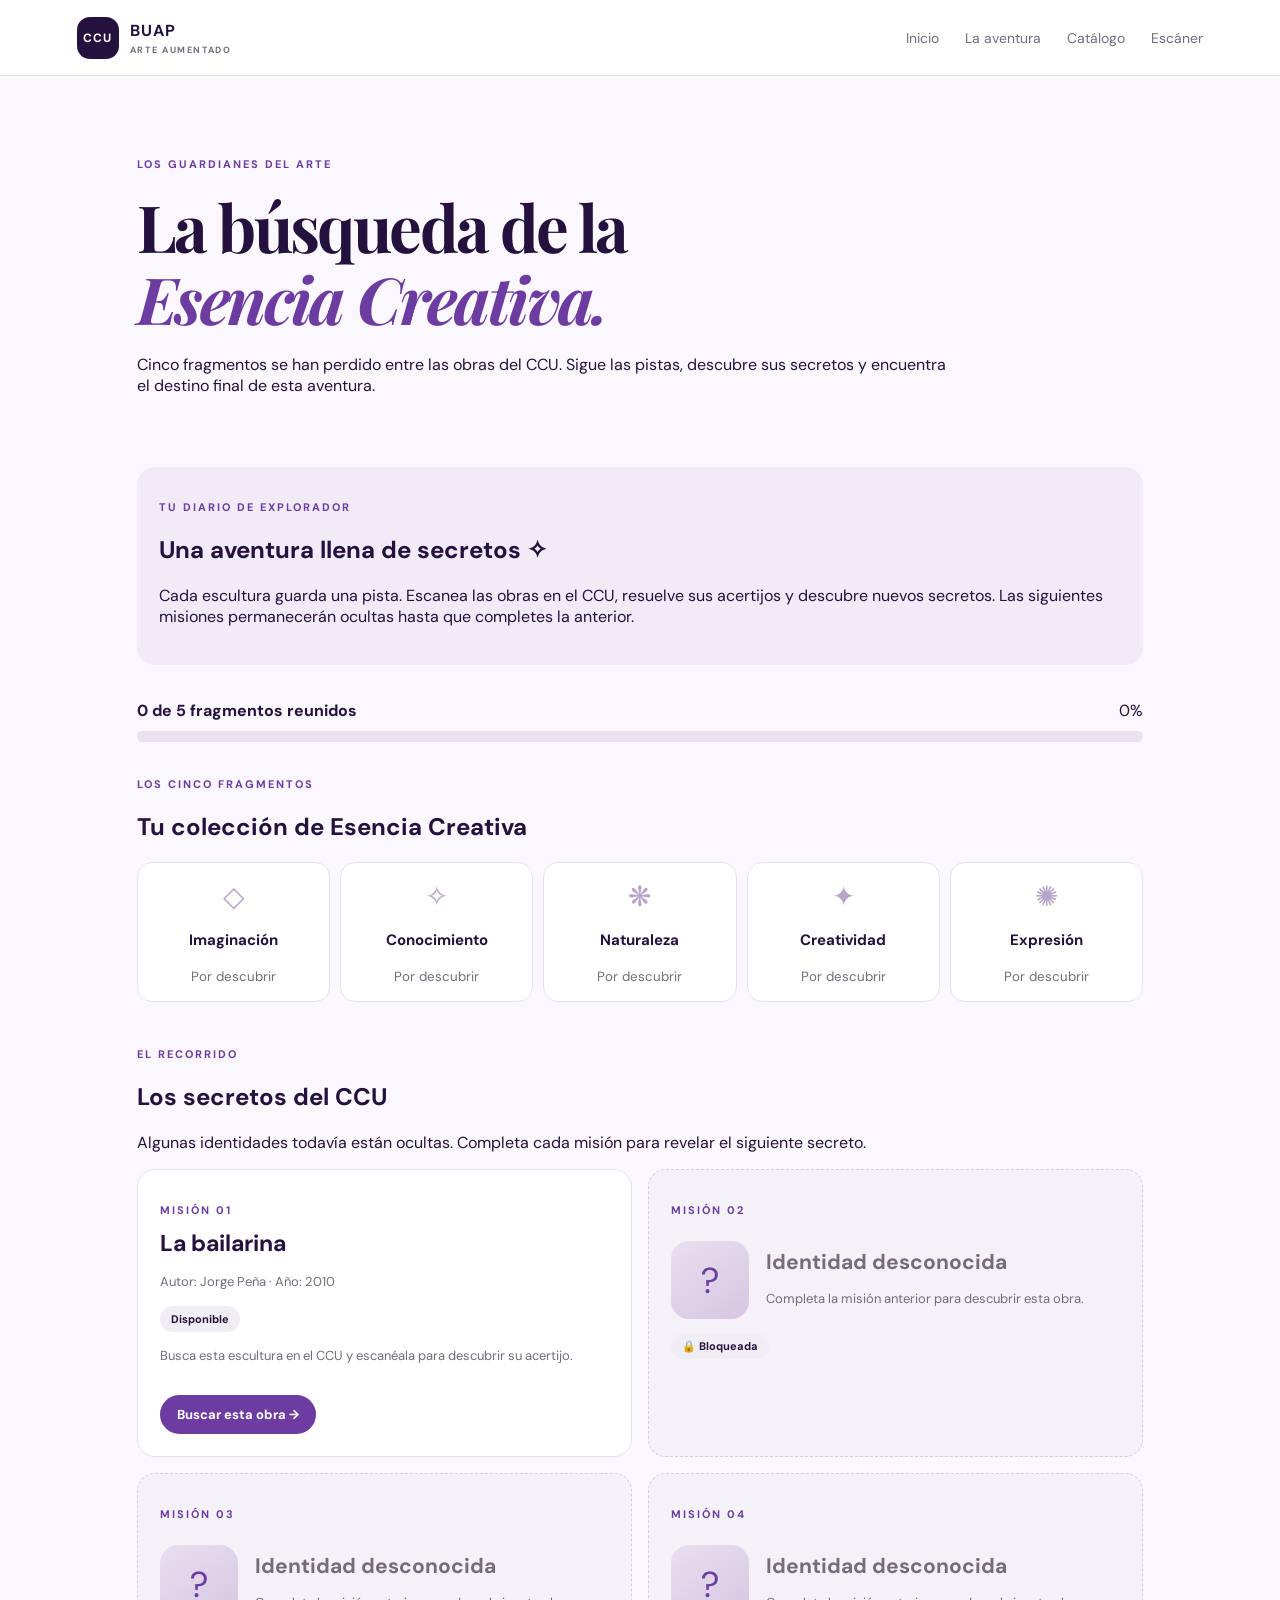
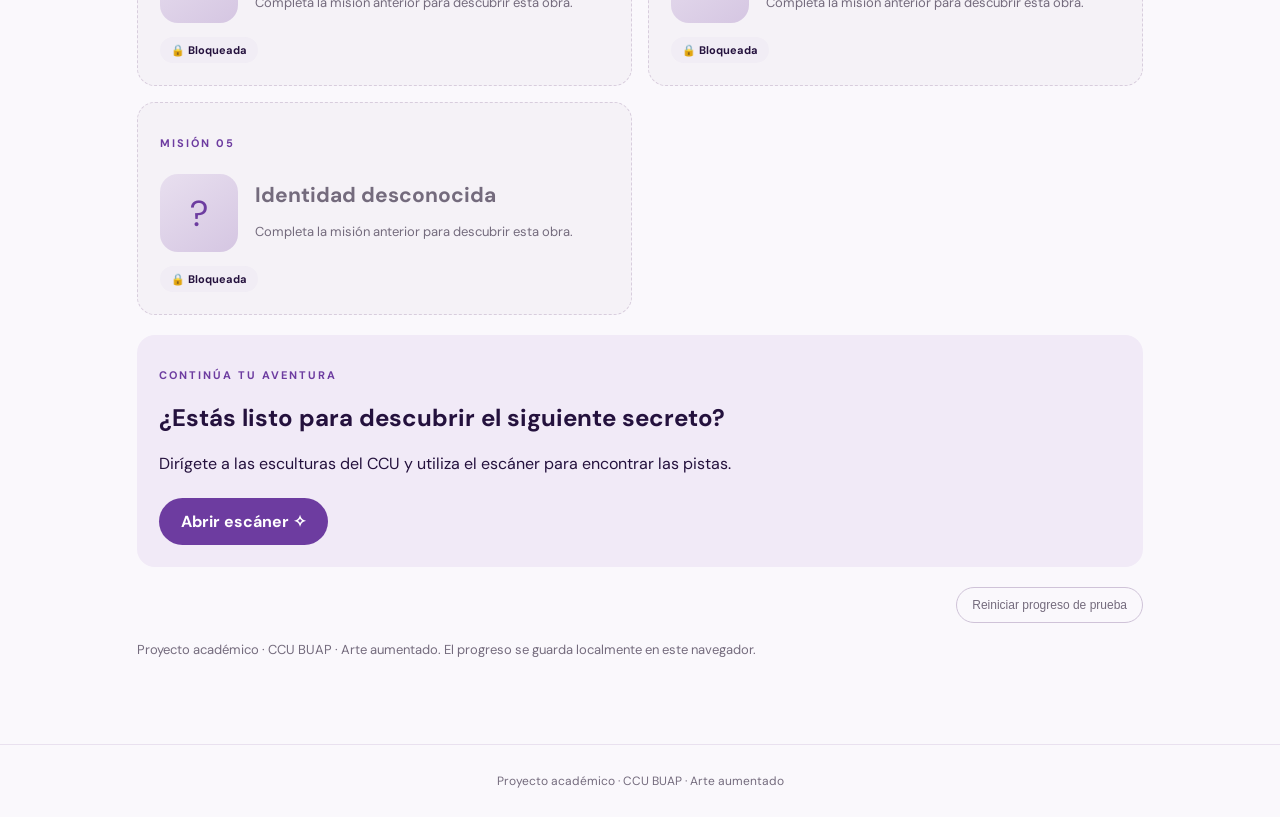
==== commit 661c5b56: "Refactor final class toggle logic for clarity" ====
--- a/aventura.html
+++ b/aventura.html
@@ -541,14 +541,22 @@
         collected ? "Fragmento reunido" : "Por descubrir";
     });
 
-    document.getElementById("final").classList.toggle(
-      "show",
-      count === 5
-      localStorage.getItem("ccu-guardianes-war-giro-descubierto") === "true"
-    );
-
+    const warGiroFound =
+  localStorage.getItem("ccu-guardianes-war-giro-descubierto") === "true";
+
+document.getElementById("final").classList.toggle(
+  "show",
+  count === 5 && warGiroFound
+);
     renderMissions();
   }
+
+  window.addEventListener("storage", (event) => {
+    if (event.key === STORAGE_KEY) {
+      normalizeProgress();
+      updateInterface();
+    }
+  });
 
   async function init() {
 
@@ -596,6 +604,13 @@
       top: 0,
       behavior: "smooth"
     });
+   });
+
+  window.addEventListener("pageshow", () => {
+    if (obras.length > 0) {
+      normalizeProgress();
+      updateInterface();
+    }
   });
 
   init();
